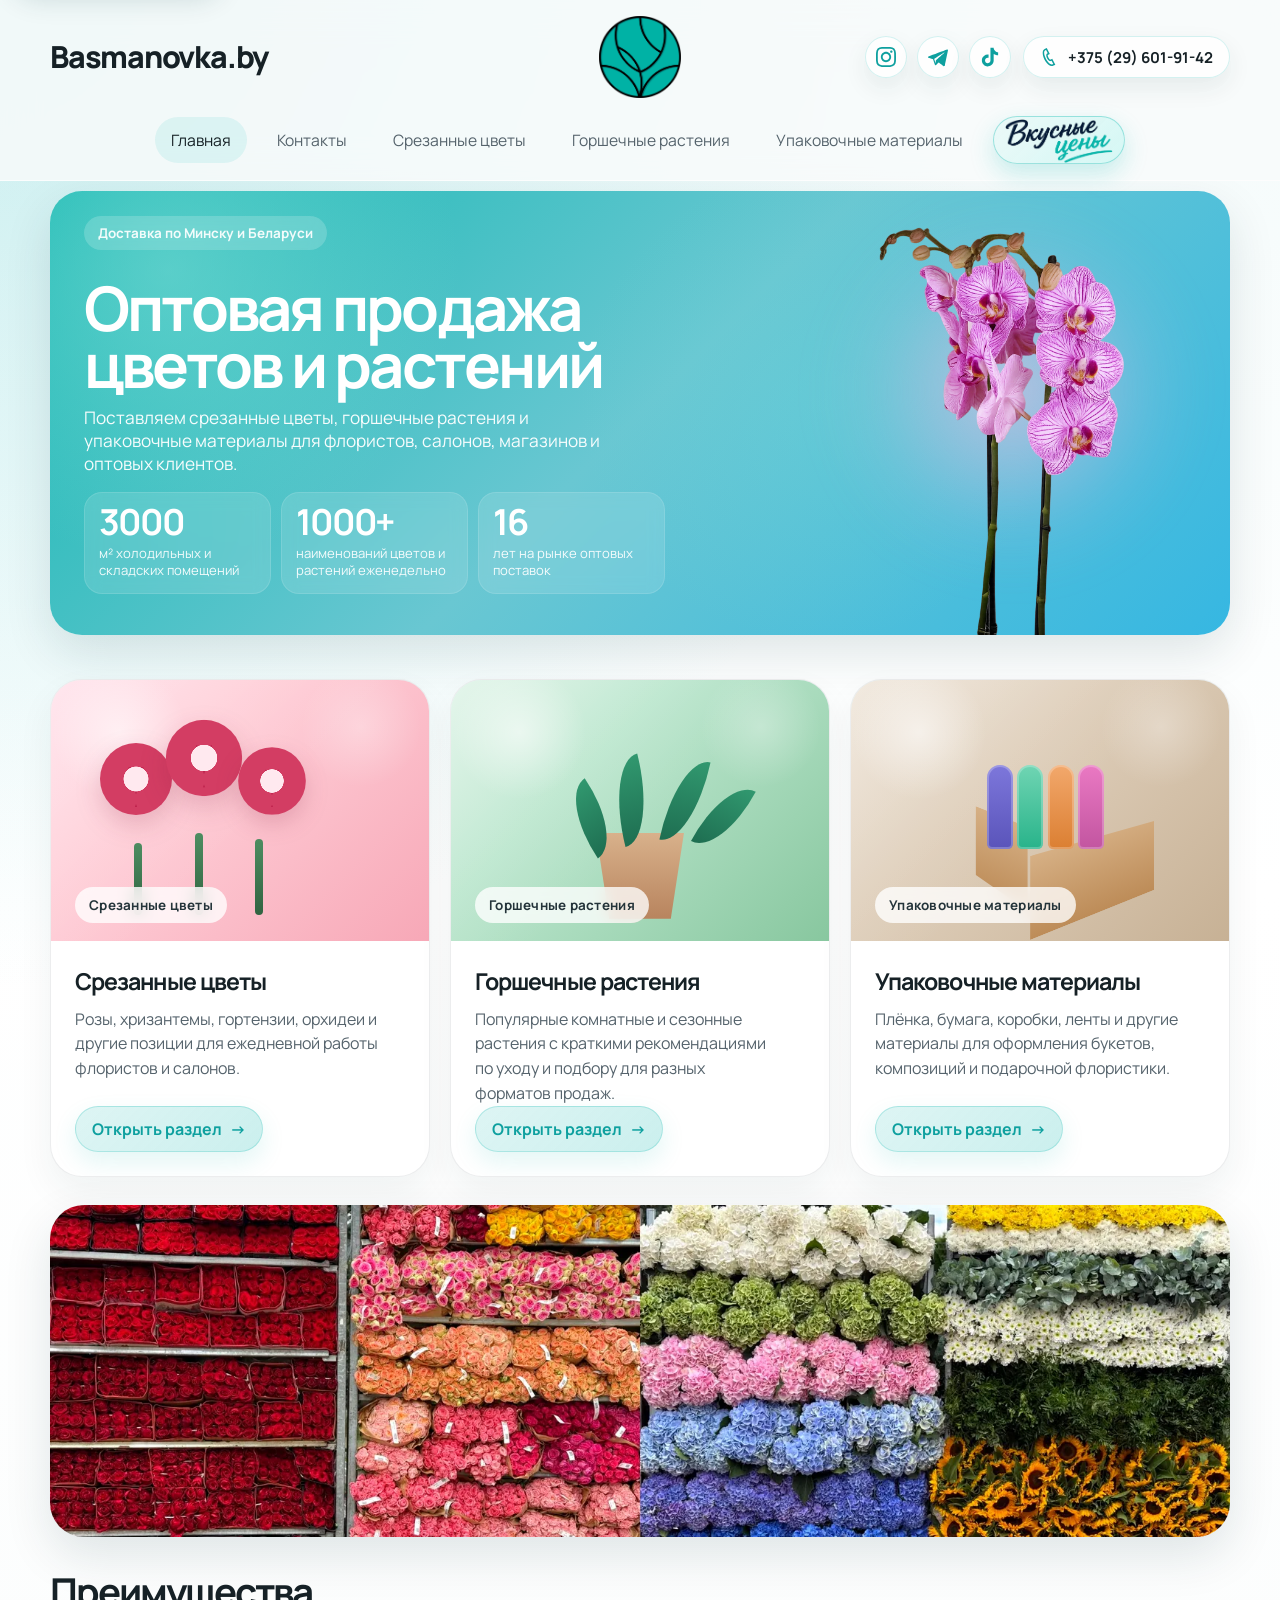
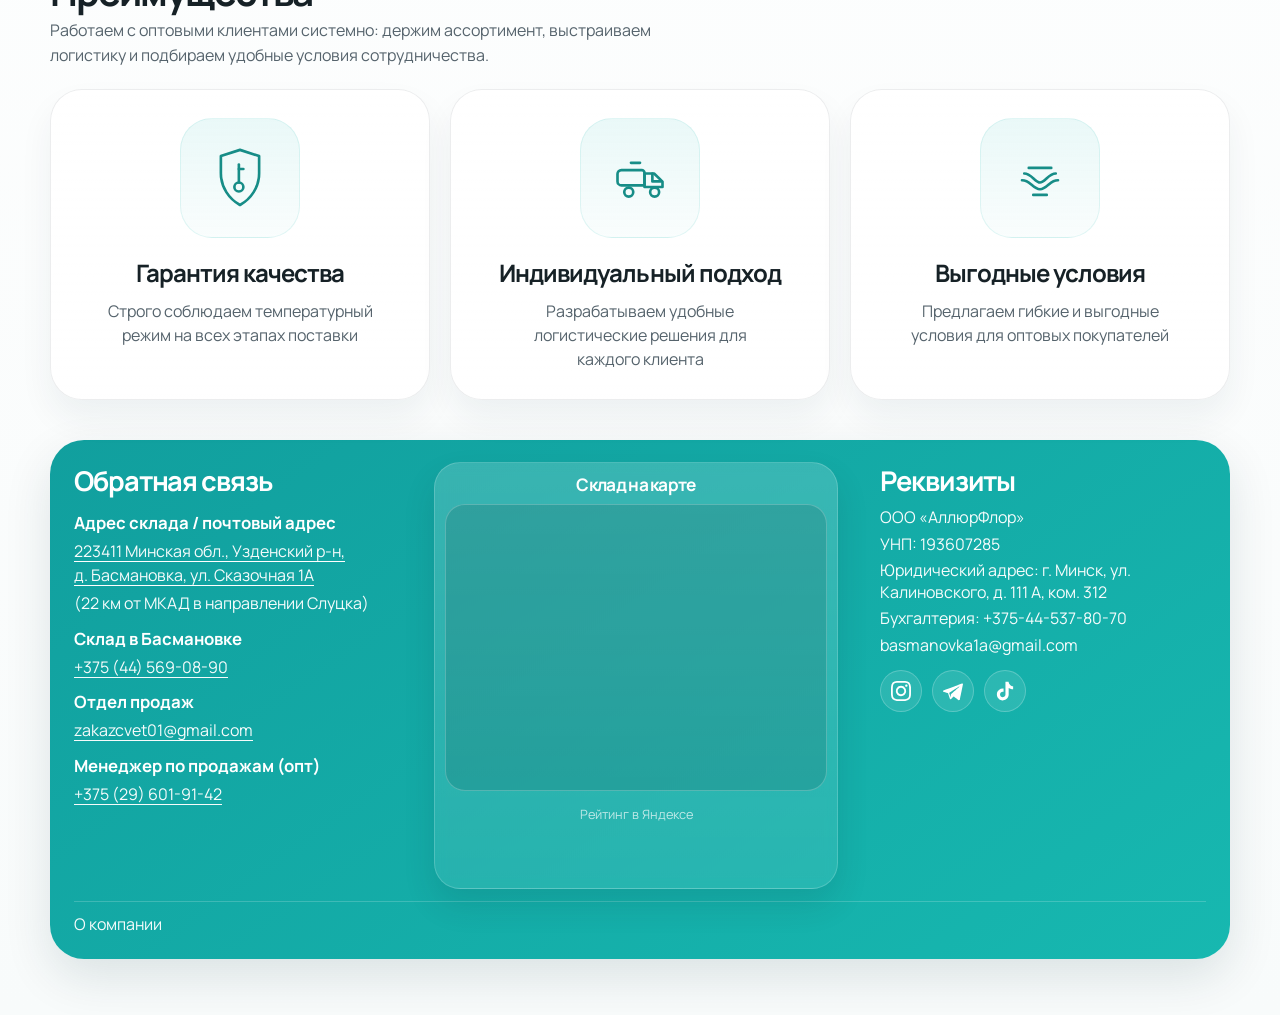
==== index.html @ ee422491 "Update phone icon" ====
<!doctype html>
<html lang="ru">
  <head>
    <meta charset="UTF-8" />
    <meta name="viewport" content="width=device-width, initial-scale=1.0" />
    <title>Basmanovka.by – Цветы и растения оптом</title>
    <meta
      name="description"
      content="Лёгкая локальная версия basmanovka.by с главной страницей, витриной разделов и подготовкой к будущему вебшопу."
    />
    <meta name="theme-color" content="#12b7b0" />
    <script>
      (() => {
        const media = window.matchMedia("(prefers-color-scheme: dark)");
        const applyTheme = () => {
          document.documentElement.dataset.theme = media.matches ? "dark" : "light";
        };
        applyTheme();
        if (media.addEventListener) media.addEventListener("change", applyTheme);
        else media.addListener(applyTheme);
      })();
    </script>
    <link rel="preconnect" href="https://fonts.googleapis.com" />
    <link rel="preconnect" href="https://fonts.gstatic.com" crossorigin />
    <link
      rel="stylesheet"
      href="https://fonts.googleapis.com/css2?family=Manrope:wght@400;500;600;700;800&display=swap"
    />
    <link rel="preload" href="assets/hero-orchid.webp" as="image" type="image/webp" />
    <link rel="icon" type="image/png" href="assets/favicon.png?v=20260425-user-icon" />
    <link rel="stylesheet" href="styles.css?v=20260529-phone-icon" />
    <script src="js/nav-scroll-indicator.js?v=20260529-nav-cue-direct" defer></script>
  </head>
  <body>
    <a class="skip-link" href="#main-content">Перейти к содержанию</a>
    <div class="site-shell">
      <header class="topbar">
        <div class="topbar__inner">
          <a class="brand-title" href="index.html">Basmanovka.by</a>
          <a class="brand-marklink" href="index.html" aria-label="АллюрФлор">
            <img
              class="brand__mark"
              src="assets/logo-main.png"
              alt="АллюрФлор"
              width="711"
              height="711"
              decoding="async"
            />
          </a>
          <div class="topbar__meta">
            <div class="socials" aria-label="Социальные сети">
              <a class="socials__link" href="https://www.instagram.com/allyurflor/" aria-label="Instagram">
                <span class="socials__icon socials__icon--instagram" aria-hidden="true"></span>
              </a>
              <a class="socials__link" href="https://t.me/+gRPEEa1G59xjMmMy" aria-label="Telegram">
                <span class="socials__icon socials__icon--telegram" aria-hidden="true"></span>
              </a>
              <a class="socials__link socials__link--tiktok" href="https://www.tiktok.com/@allyurflor" aria-label="TikTok">
                <span class="socials__icon socials__icon--tiktok" aria-hidden="true"></span>
              </a>
            </div>
            <a class="phone-pill" href="tel:+375296019142" aria-label="Позвонить">
              <span class="phone-pill__icon" aria-hidden="true"></span>
              <span class="phone-pill__text">+375 (29) 601-91-42</span>
            </a>
          </div>
          <nav class="nav" aria-label="Основная навигация">
            <a class="nav__link nav__link--active" href="index.html">Главная</a>
            <a class="nav__link" href="#contacts">Контакты</a>
            <a class="nav__link" href="pages/cut-flowers.html">Срезанные цветы</a>
            <a class="nav__link" href="pages/potted-plants.html">Горшечные растения</a>
            <a class="nav__link" href="pages/packaging.html">Упаковочные материалы</a>
            <a class="nav__cta" href="https://catalog.basmanovka.by/webshop/catalog" target="_blank" rel="noopener noreferrer" aria-label="Вкусные цены">
              <img class="nav__cta-logo" src="assets/tasty-prices.png" alt="Вкусные цены" draggable="false" />
            </a>
          </nav>
        </div>
      </header>

      <main id="main-content">
        <section class="hero">
          <div class="hero__panel">
            <div class="hero__content">
              <span class="hero__eyebrow">Доставка по Минску и Беларуси</span>
              <h1>Оптовая продажа цветов и растений</h1>
              <p class="hero__lead">
                Поставляем срезанные цветы, горшечные растения и упаковочные материалы
                для флористов, салонов, магазинов и оптовых клиентов.
              </p>
              <div class="hero__stats" aria-label="Ключевые показатели">
                <div class="stat-card">
                  <strong>3000</strong>
                  <span>м² холодильных и складских помещений</span>
                </div>
                <div class="stat-card">
                  <strong>1000+</strong>
                  <span>наименований цветов и растений еженедельно</span>
                </div>
                <div class="stat-card">
                  <strong>16</strong>
                  <span>лет на рынке оптовых поставок</span>
                </div>
              </div>
            </div>
            <div class="hero__visual" aria-hidden="true">
              <div class="hero__glow"></div>
              <img
                class="hero__flower"
                src="assets/hero-orchid.webp"
                alt=""
                width="1024"
                height="1536"
                fetchpriority="high"
                decoding="async"
              />
            </div>
          </div>
        </section>

        <section class="section section--categories">
          <div class="cards">
            <article class="card card--category">
              <div class="card__media">
                <div class="placeholder-art placeholder-art--cut" aria-hidden="true">
                  <div class="placeholder-art__scene">
                    <span class="placeholder-art__shape placeholder-art__shape--stem" style="left:22%;"></span>
                    <span class="placeholder-art__shape placeholder-art__shape--stem" style="left:38%; height:82px;"></span>
                    <span class="placeholder-art__shape placeholder-art__shape--stem" style="left:54%; height:76px;"></span>
                    <span class="placeholder-art__shape placeholder-art__shape--flower" style="left:13%; top:24%;"></span>
                    <span class="placeholder-art__shape placeholder-art__shape--flower" style="left:31%; top:16%; transform:scale(1.06);"></span>
                    <span class="placeholder-art__shape placeholder-art__shape--flower" style="left:49%; top:25%; transform:scale(0.94);"></span>
                  </div>
                  <span class="placeholder-art__caption">Срезанные цветы</span>
                </div>
              </div>
              <div class="card__body">
                <h3 class="card__title">Срезанные цветы</h3>
                <p class="card__copy">
                  Розы, хризантемы, гортензии, орхидеи и другие позиции для ежедневной
                  работы флористов и салонов.
                </p>
                <a class="card__link" href="pages/cut-flowers.html">Открыть раздел</a>
              </div>
            </article>
            <article class="card card--category">
              <div class="card__media">
                <div class="placeholder-art placeholder-art--plants" aria-hidden="true">
                  <div class="placeholder-art__scene">
                    <span class="placeholder-art__shape placeholder-art__shape--pot" style="left:50%; transform:translateX(-50%);"></span>
                    <span class="placeholder-art__shape placeholder-art__shape--leaf" style="left:38%; bottom:92px; transform:rotate(-34deg);"></span>
                    <span class="placeholder-art__shape placeholder-art__shape--leaf" style="left:46%; bottom:98px; transform:rotate(-14deg); height:88px;"></span>
                    <span class="placeholder-art__shape placeholder-art__shape--leaf" style="left:55%; bottom:98px; transform:rotate(12deg); height:86px;"></span>
                    <span class="placeholder-art__shape placeholder-art__shape--leaf" style="left:63%; bottom:92px; transform:rotate(28deg);"></span>
                  </div>
                  <span class="placeholder-art__caption">Горшечные растения</span>
                </div>
              </div>
              <div class="card__body">
                <h3 class="card__title">Горшечные растения</h3>
                <p class="card__copy">
                  Популярные комнатные и сезонные растения с краткими рекомендациями
                  по уходу и подбору для разных форматов продаж.
                </p>
                <a class="card__link" href="pages/potted-plants.html">Открыть раздел</a>
              </div>
            </article>
            <article class="card card--category">
              <div class="card__media">
                <div class="placeholder-art placeholder-art--packaging" aria-hidden="true">
                  <div class="placeholder-art__scene">
                    <span class="placeholder-art__shape placeholder-art__shape--box left"></span>
                    <span class="placeholder-art__shape placeholder-art__shape--box right"></span>
                    <span class="placeholder-art__shape placeholder-art__shape--roll" style="left:36%; background:linear-gradient(180deg,#7d77db,#5a54ba);"></span>
                    <span class="placeholder-art__shape placeholder-art__shape--roll" style="left:44%; background:linear-gradient(180deg,#70d5b3,#28b38a);"></span>
                    <span class="placeholder-art__shape placeholder-art__shape--roll" style="left:52%; background:linear-gradient(180deg,#f2a86c,#db7f32);"></span>
                    <span class="placeholder-art__shape placeholder-art__shape--roll" style="left:60%; background:linear-gradient(180deg,#ea79c3,#c255a0);"></span>
                  </div>
                  <span class="placeholder-art__caption">Упаковочные материалы</span>
                </div>
              </div>
              <div class="card__body">
                <h3 class="card__title">Упаковочные материалы</h3>
                <p class="card__copy">
                  Плёнка, бумага, коробки, ленты и другие материалы для оформления
                  букетов, композиций и подарочной флористики.
                </p>
                <a class="card__link" href="pages/packaging.html">Открыть раздел</a>
              </div>
            </article>
          </div>
        </section>

        <section class="section">
          <div class="full-banner">
            <picture>
              <source srcset="assets/flowers-desktop.webp" type="image/webp" />
              <img
                src="assets/flowers-desktop.png"
                alt="Ассортимент цветов"
                width="2048"
                height="576"
                loading="lazy"
                decoding="async"
              />
            </picture>
          </div>
        </section>

        <section class="section">
          <div class="section__header">
            <div>
              <h2 class="section__title">Преимущества</h2>
              <p class="section__subtitle">
                Работаем с оптовыми клиентами системно: держим ассортимент, выстраиваем
                логистику и подбираем удобные условия сотрудничества.
              </p>
            </div>
          </div>
          <div class="advantage-grid">
            <article class="advantage">
              <div class="advantage__icon" aria-hidden="true">
                <svg viewBox="0 0 64 64">
                  <path d="M32 7 49 12.5v15.2c0 12.6-7.3 22.9-17 28.3-9.7-5.4-17-15.7-17-28.3V12.5z"></path>
                  <path d="M31 20v16"></path>
                  <path d="M27 40a4 4 0 1 0 8 0 4 4 0 0 0-8 0"></path>
                  <path d="M31 24h4"></path>
                </svg>
              </div>
              <h3>Гарантия качества</h3>
              <p>Строго соблюдаем температурный режим на всех этапах поставки</p>
            </article>
            <article class="advantage">
              <div class="advantage__icon" aria-hidden="true">
                <svg viewBox="0 0 64 64">
                  <path d="M12 28.5a3.5 3.5 0 0 1 3.5-3.5h18a2.5 2.5 0 0 1 2.5 2.5v11H15.5a3.5 3.5 0 0 1-3.5-3.5z"></path>
                  <path d="M36 28h8.5l7.5 7.2V40H36z"></path>
                  <path d="M43 28v7h8"></path>
                  <circle cx="22" cy="44.5" r="4"></circle>
                  <circle cx="45" cy="44.5" r="4"></circle>
                  <path d="M24 18.5h8"></path>
                </svg>
              </div>
              <h3>Индивидуальный подход</h3>
              <p>Разрабатываем удобные логистические решения для каждого клиента</p>
            </article>
            <article class="advantage">
              <div class="advantage__icon" aria-hidden="true">
                <svg viewBox="0 0 64 64">
                  <path d="M18 28c2.8 0 5.5 1.9 8.2 4.4 2.4 2.2 4.1 3.6 5.8 3.6s3.4-1.4 5.8-3.6C40.5 29.9 43.2 28 46 28"></path>
                  <path d="M16 34c3.2 0 5.6 1.4 8.2 3.7C26.9 40.1 29 42 32 42s5.1-1.9 7.8-4.3C42.4 35.4 44.8 34 48 34"></path>
                  <path d="M22 23h20"></path>
                  <path d="M26 47h12"></path>
                </svg>
              </div>
              <h3>Выгодные условия</h3>
              <p>Предлагаем гибкие и выгодные условия для оптовых покупателей</p>
            </article>
          </div>
        </section>
      </main>

      <footer class="footer" id="contacts">
        <div class="footer__inner">
          <div class="footer__grid">
            <div>
              <h3>Обратная связь</h3>
              <h4>Адрес склада / почтовый адрес</h4>
              <p>
                <a class="footer__address-link" href="https://yandex.com/maps/-/CPaqQ-yP" target="_blank" rel="noopener noreferrer">
                  <span class="footer__address-line">223411 Минская обл., Узденский р-н,</span>
                  <span class="footer__address-line">д. Басмановка, ул. Сказочная 1А</span>
                </a>
              </p>
              <p>(22 км от МКАД в направлении Слуцка)</p>
              <h4>Склад в Басмановке</h4>
              <p><a href="tel:+375445690890">+375 (44) 569-08-90</a></p>
              <h4>Отдел продаж</h4>
              <p><a href="mailto:zakazcvet01@gmail.com">zakazcvet01@gmail.com</a></p>
              <h4>Менеджер по продажам (опт)</h4>
              <p><a href="tel:+375296019142">+375 (29) 601-91-42</a></p>
            </div>
            <div class="footer__map" aria-labelledby="footer-map-title">
              <div class="footer__map-card">
                <h3 id="footer-map-title">Склад на карте</h3>
                <div class="footer__map-frame">
                  <iframe
                    src="https://yandex.ru/map-widget/v1/?z=12&amp;ol=biz&amp;oid=133978154204"
                    title="Склад Basmanovka.by на карте"
                    loading="lazy"
                    referrerpolicy="strict-origin-when-cross-origin"
                    allowfullscreen
                  ></iframe>
                </div>
                <div class="footer__rating" aria-label="Рейтинг организации в Яндексе">
                  <p class="footer__rating-label">Рейтинг в Яндексе</p>
                  <div class="footer__rating-badge footer__rating-badge--light">
                    <iframe
                      src="https://yandex.ru/sprav/widget/rating-badge/133978154204?type=rating"
                      title="Светлый бейдж рейтинга Basmanovka.by в Яндексе"
                      loading="lazy"
                    ></iframe>
                  </div>
                  <div class="footer__rating-badge footer__rating-badge--dark">
                    <iframe
                      src="https://yandex.ru/sprav/widget/rating-badge/133978154204?type=rating&amp;theme=dark"
                      title="Тёмный бейдж рейтинга Basmanovka.by в Яндексе"
                      loading="lazy"
                    ></iframe>
                  </div>
                </div>
              </div>
            </div>
            <div>
              <h3>Реквизиты</h3>
              <ul>
                <li>ООО «АллюрФлор»</li>
                <li>УНП: 193607285</li>
                <li>Юридический адрес: г. Минск, ул. Калиновского, д. 111 А, ком. 312</li>
                <li>Бухгалтерия: <a href="tel:+375445378070">+375-44-537-80-70</a></li>
                <li><a href="mailto:basmanovka1a@gmail.com">basmanovka1a@gmail.com</a></li>
              </ul>
              <div class="footer__socials" aria-label="Социальные сети">
                <a class="socials__link" href="https://www.instagram.com/allyurflor/" aria-label="Instagram">
                  <span class="socials__icon socials__icon--instagram" aria-hidden="true"></span>
                </a>
                <a class="socials__link" href="https://t.me/+gRPEEa1G59xjMmMy" aria-label="Telegram">
                  <span class="socials__icon socials__icon--telegram" aria-hidden="true"></span>
                </a>
                <a class="socials__link socials__link--tiktok" href="https://www.tiktok.com/@allyurflor" aria-label="TikTok">
                  <span class="socials__icon socials__icon--tiktok" aria-hidden="true"></span>
                </a>
              </div>
            </div>
          </div>
          <div class="footer__meta">
            <a href="pages/about.html">О компании</a>
          </div>
        </div>
      </footer>
    </div>
  </body>
  </html>
---- styles.css ----
:root {
  color-scheme: light;
  --bg: #f8fbfb;
  --surface: #ffffff;
  --surface-soft: rgba(255, 255, 255, 0.78);
  --text: #162126;
  --muted: #55636c;
  --teal: #12b7b0;
  --teal-deep: #0ea09f;
  --teal-soft: #6fd4d7;
  --line: rgba(22, 33, 38, 0.08);
  --shadow: 0 18px 48px rgba(10, 53, 57, 0.12);
  --hero-bg:
    radial-gradient(circle at 10% 18%, rgba(123, 220, 213, 0.58), transparent 26%),
    radial-gradient(circle at 65% 48%, rgba(111, 212, 215, 0.34), transparent 30%),
    linear-gradient(135deg, #17b8b2 0%, #69c7d2 50%, #36b7e2 100%);
  --page-bg:
    radial-gradient(circle at top left, rgba(111, 212, 215, 0.32), transparent 34%),
    linear-gradient(180deg, #f4fbfb 0%, #ffffff 34%, #f8fbfb 100%);
  --radius-xl: 32px;
  --radius-lg: 22px;
  --container: min(1180px, calc(100vw - 48px));
  --font-ui: "Manrope", "Helvetica Neue", Arial, sans-serif;
}

* {
  box-sizing: border-box;
}

html {
  scroll-behavior: smooth;
}

body {
  margin: 0;
  font-family: var(--font-ui);
  color: var(--text);
  background: var(--page-bg);
}

.skip-link {
  position: absolute;
  top: 14px;
  left: 14px;
  z-index: 40;
  padding: 12px 16px;
  border-radius: 999px;
  background: var(--surface);
  color: var(--text);
  box-shadow: 0 12px 28px rgba(12, 56, 60, 0.16);
  transform: translateY(-160%);
  transition: transform 160ms ease;
}

.skip-link:focus {
  transform: translateY(0);
}

a {
  color: inherit;
  text-decoration: none;
}

picture {
  display: block;
}

img {
  display: block;
  max-width: 100%;
  height: auto;
}

button,
input,
textarea,
select {
  font: inherit;
}

h1,
h2,
h3,
h4 {
  text-wrap: balance;
}

p {
  text-wrap: pretty;
}

[id] {
  scroll-margin-top: 120px;
}

.site-shell {
  min-height: 100vh;
}

.topbar {
  position: sticky;
  top: 0;
  z-index: 20;
  backdrop-filter: blur(18px);
  background: color-mix(in srgb, var(--bg) 84%, transparent);
  border-bottom: 1px solid color-mix(in srgb, var(--surface) 70%, transparent);
}

.topbar__inner,
.section,
.footer__inner {
  width: var(--container);
  margin: 0 auto;
}

.topbar__inner {
  display: grid;
  grid-template-columns: 1fr auto 1fr;
  align-items: center;
  gap: 18px 24px;
  padding: 16px 0;
}

.brand-title {
  justify-self: start;
  font-size: clamp(1.35rem, 3vw, 1.9rem);
  font-weight: 800;
  letter-spacing: -0.04em;
  line-height: 1;
}

.brand-marklink {
  justify-self: center;
  display: inline-flex;
  align-items: center;
  justify-content: center;
}

.brand__mark {
  width: 82px;
  height: 82px;
  object-fit: contain;
}

.topbar__meta {
  display: flex;
  align-items: center;
  justify-content: flex-end;
  gap: 12px;
  flex-wrap: wrap;
  justify-self: end;
}

.socials {
  display: inline-flex;
  align-items: center;
  gap: 10px;
  margin-left: 18px;
}

.socials__link,
.phone-pill {
  height: 42px;
  border-radius: 999px;
  display: inline-flex;
  align-items: center;
  justify-content: center;
  border: 1px solid rgba(18, 183, 176, 0.18);
  background: var(--surface-soft);
  box-shadow: 0 10px 24px rgba(10, 53, 57, 0.08);
}

.socials__link {
  width: 42px;
  color: var(--teal-deep);
  transition: 180ms ease;
}

.socials__link:hover,
.phone-pill:hover {
  transform: translateY(-1px);
  border-color: rgba(18, 183, 176, 0.34);
  background: color-mix(in srgb, var(--surface) 94%, transparent);
}

.socials__link svg {
  width: 20px;
  height: 20px;
  stroke: currentColor;
  fill: none;
  stroke-width: 2;
  stroke-linecap: round;
  stroke-linejoin: round;
}

.socials__icon {
  display: block;
  width: 20px;
  height: 20px;
  background: currentColor;
  mask: var(--social-icon) center / contain no-repeat;
  -webkit-mask: var(--social-icon) center / contain no-repeat;
}

.socials__icon--instagram {
  --social-icon: url("assets/social-instagram.svg");
}

.socials__icon--telegram {
  --social-icon: url("assets/social-telegram.svg");
}

.socials__icon--tiktok {
  --social-icon: url("assets/social-tiktok.svg");
}

.phone-pill {
  gap: 10px;
  padding: 0 16px;
  color: var(--text);
  font-size: 0.94rem;
  font-weight: 700;
}

.phone-pill__icon {
  flex: 0 0 auto;
  width: 18px;
  height: 18px;
  background: var(--teal-deep);
  mask: url("assets/phone.svg") center / contain no-repeat;
  -webkit-mask: url("assets/phone.svg") center / contain no-repeat;
}

.phone-pill__text {
  min-width: 0;
}

.phone-pill svg {
  width: 18px;
  height: 18px;
  stroke: var(--teal-deep);
  fill: none;
  stroke-width: 2;
  stroke-linecap: round;
  stroke-linejoin: round;
}

.nav {
  display: flex;
  align-items: center;
  gap: 14px;
  flex-wrap: wrap;
  justify-content: center;
  grid-column: 1 / -1;
  width: 100%;
}

.nav__link {
  padding: 12px 16px;
  border-radius: 999px;
  font-size: 0.98rem;
  color: var(--muted);
  transition: 180ms ease;
  text-align: center;
}

.nav__link:hover,
.nav__link--active {
  color: var(--text);
  background: rgba(18, 183, 176, 0.1);
}

.nav__cta {
  display: inline-flex;
  align-items: center;
  justify-content: center;
  width: 132px;
  height: 48px;
  padding: 5px 13px;
  border-radius: 999px;
  border: 1px solid rgba(18, 183, 176, 0.35);
  background: linear-gradient(135deg, rgba(235, 249, 248, 0.98), rgba(210, 247, 244, 0.94));
  box-shadow: 0 10px 24px rgba(18, 183, 176, 0.22);
  line-height: 0;
  user-select: none;
  -webkit-user-select: none;
}

.nav__cta-logo {
  width: 108px;
  max-width: none;
  height: auto;
  pointer-events: none;
  user-select: none;
  -webkit-user-select: none;
  -webkit-user-drag: none;
  transform: translateY(1px);
}

.hero {
  padding: 10px 0 16px;
}

.hero__panel {
  width: var(--container);
  margin: 0 auto;
  background: var(--hero-bg);
  border-radius: 32px;
  box-shadow: var(--shadow);
  overflow: hidden;
  position: relative;
  display: grid;
  grid-template-columns: minmax(0, 1.1fr) minmax(340px, 0.9fr);
  isolation: isolate;
  align-items: center;
  min-height: 0;
}

.hero__content {
  padding: clamp(22px, 3vw, 34px);
  display: flex;
  flex-direction: column;
  gap: 14px;
  min-height: 0;
  justify-content: center;
}

.hero__eyebrow {
  display: inline-flex;
  align-items: center;
  gap: 10px;
  width: fit-content;
  padding: 8px 14px;
  border-radius: 999px;
  background: rgba(255, 255, 255, 0.18);
  color: rgba(255, 255, 255, 0.92);
  backdrop-filter: blur(8px);
  font-size: 0.84rem;
  font-weight: 700;
}

.hero h1 {
  margin: 0;
  font-size: clamp(2.2rem, 4.8vw, 4.1rem);
  line-height: 0.92;
  letter-spacing: -0.045em;
  color: white;
  max-width: 620px;
}

.hero__lead {
  margin: 0;
  font-size: clamp(0.95rem, 1.35vw, 1.08rem);
  line-height: 1.33;
  max-width: 520px;
  color: rgba(255, 255, 255, 0.95);
}

.hero__actions {
  display: flex;
  flex-wrap: wrap;
  gap: 12px;
  margin-top: 4px;
}

.button {
  display: inline-flex;
  align-items: center;
  justify-content: center;
  gap: 10px;
  min-height: 48px;
  padding: 0 18px;
  border-radius: 999px;
  font-weight: 700;
  transition: transform 160ms ease, box-shadow 160ms ease, background 160ms ease;
}

.button:hover {
  transform: translateY(-1px);
}

.button--solid {
  background: white;
  color: #0f7f87;
  box-shadow: 0 16px 28px rgba(17, 64, 69, 0.16);
}

.button--ghost {
  border: 1px solid rgba(255, 255, 255, 0.45);
  color: white;
  background: rgba(255, 255, 255, 0.08);
}

.hero__stats {
  display: grid;
  grid-template-columns: repeat(3, minmax(0, 1fr));
  gap: 10px;
  margin-top: 2px;
}

.stat-card {
  padding: 12px 14px 14px;
  border-radius: 18px;
  background: rgba(255, 255, 255, 0.12);
  border: 1px solid rgba(255, 255, 255, 0.12);
  backdrop-filter: blur(8px);
}

.stat-card strong {
  display: block;
  font-size: clamp(1.45rem, 2.8vw, 2.3rem);
  line-height: 0.95;
  letter-spacing: -0.06em;
  color: white;
}

.stat-card span {
  display: block;
  margin-top: 6px;
  color: rgba(255, 255, 255, 0.92);
  font-size: 0.82rem;
  line-height: 1.28;
}

.hero__visual {
  position: relative;
  display: flex;
  align-items: flex-end;
  justify-content: center;
  padding: 0 10px;
}

.hero__glow {
  position: absolute;
  inset: auto 5% 12% auto;
  width: 72%;
  aspect-ratio: 1;
  border-radius: 50%;
  background: radial-gradient(circle, rgba(255, 192, 230, 0.58), rgba(255, 192, 230, 0.08) 52%, transparent 74%);
  filter: blur(18px);
}

.hero__flower {
  position: relative;
  z-index: 1;
  width: min(90%, 430px);
  object-fit: contain;
  transform: none;
}

@media (min-width: 1101px) {
  .hero__panel {
    align-items: stretch;
    min-height: clamp(444px, 32.1vw, 490px);
  }

  .hero__content {
    position: relative;
    z-index: 2;
  }

  .hero__eyebrow {
    transform: translateY(clamp(-22px, -1.1vw, -16px));
  }

  .hero__visual {
    align-self: stretch;
    min-height: 0;
    overflow: hidden;
  }

  .hero__flower {
    position: absolute;
    right: clamp(28px, 4.6vw, 76px);
    bottom: 0;
    width: auto;
    max-width: none;
    height: min(calc(100% + 30px), 520px);
  }
}

.section {
  padding: 28px 0 0;
}

.section__header {
  display: flex;
  align-items: end;
  justify-content: space-between;
  gap: 18px;
  margin-bottom: 22px;
}

.section__title {
  margin: 0;
  font-size: clamp(1.8rem, 3vw, 2.8rem);
  letter-spacing: -0.05em;
}

.section__subtitle {
  max-width: 640px;
  margin: 0;
  color: var(--muted);
  font-size: 1rem;
  line-height: 1.55;
}

.section-kicker {
  display: inline-flex;
  align-items: center;
  min-height: 34px;
  margin-bottom: 14px;
  padding: 0 14px;
  border-radius: 999px;
  background: rgba(18, 183, 176, 0.1);
  border: 1px solid rgba(18, 183, 176, 0.16);
  color: var(--teal-deep);
  font-size: 0.82rem;
  font-weight: 800;
  letter-spacing: 0.06em;
  text-transform: uppercase;
}

.cards {
  display: grid;
  grid-template-columns: repeat(3, minmax(0, 1fr));
  gap: 20px;
}

.card {
  background: var(--surface);
  border-radius: var(--radius-xl);
  border: 1px solid var(--line);
  box-shadow: 0 16px 36px rgba(14, 48, 52, 0.06);
  overflow: hidden;
}

.card--category {
  display: flex;
  flex-direction: column;
}

.card__media {
  position: relative;
  aspect-ratio: 1.45 / 1;
  overflow: hidden;
  background: linear-gradient(135deg, rgba(18, 183, 176, 0.1), rgba(105, 199, 210, 0.15));
}

.card__media img {
  width: 100%;
  height: 100%;
  object-fit: cover;
}

.placeholder-art {
  width: 100%;
  height: 100%;
  position: relative;
  overflow: hidden;
}

.placeholder-art::before {
  content: "";
  position: absolute;
  inset: 0;
  background:
    radial-gradient(circle at 18% 20%, rgba(255,255,255,0.55), transparent 18%),
    radial-gradient(circle at 82% 18%, rgba(255,255,255,0.3), transparent 16%),
    linear-gradient(135deg, rgba(255,255,255,0.18), transparent 55%);
}

.placeholder-art--cut {
  background: linear-gradient(135deg, #ffe2eb 0%, #ffd0d9 32%, #f7a8b7 100%);
}

.placeholder-art--plants {
  background: linear-gradient(135deg, #dff4e8 0%, #bde7cf 34%, #88c79f 100%);
}

.placeholder-art--packaging {
  background: linear-gradient(135deg, #efe6da 0%, #dfcfbb 38%, #c7b195 100%);
}

.placeholder-art__scene {
  position: absolute;
  inset: 0;
}

.placeholder-art__shape {
  position: absolute;
}

.placeholder-art--cut .placeholder-art__shape--stem {
  width: 8px;
  height: 72px;
  background: linear-gradient(180deg, #4d8d61, #316341);
  bottom: 26px;
  border-radius: 999px;
}

.placeholder-art--cut .placeholder-art__shape--flower {
  width: 72px;
  height: 72px;
  border-radius: 50%;
  background:
    radial-gradient(circle at center, #ffe9ef 0 24%, transparent 25%),
    radial-gradient(circle at 50% 10%, #d33d63 0 24%, transparent 25%),
    radial-gradient(circle at 87% 34%, #d33d63 0 24%, transparent 25%),
    radial-gradient(circle at 76% 78%, #d33d63 0 24%, transparent 25%),
    radial-gradient(circle at 24% 78%, #d33d63 0 24%, transparent 25%),
    radial-gradient(circle at 13% 34%, #d33d63 0 24%, transparent 25%),
    radial-gradient(circle at center, #bf234d 0 54%, #d33d63 55% 100%);
  filter: drop-shadow(0 10px 12px rgba(126, 21, 53, 0.18));
}

.placeholder-art--plants .placeholder-art__shape--pot {
  width: 110px;
  height: 86px;
  bottom: 22px;
  background: linear-gradient(180deg, #d8b18b, #b8845e);
  clip-path: polygon(10% 0, 90% 0, 78% 100%, 22% 100%);
  box-shadow: 0 16px 20px rgba(71, 56, 35, 0.14);
}

.placeholder-art--plants .placeholder-art__shape--leaf {
  width: 34px;
  height: 74px;
  background: linear-gradient(180deg, #31986f, #1e6e51);
  border-radius: 100% 0 100% 0;
  transform-origin: bottom center;
}

.placeholder-art--packaging .placeholder-art__shape--box {
  width: 124px;
  height: 84px;
  bottom: 26px;
  background: linear-gradient(180deg, #d6b085, #bd8c58);
  box-shadow: 0 16px 20px rgba(86, 60, 28, 0.16);
}

.placeholder-art--packaging .placeholder-art__shape--box.left {
  left: 50%;
  transform: translateX(-52%) skewY(22deg);
  clip-path: polygon(0 0, 42% 0, 42% 100%, 0 82%);
}

.placeholder-art--packaging .placeholder-art__shape--box.right {
  left: 50%;
  transform: translateX(-8%) skewY(-22deg);
  clip-path: polygon(0 0, 100% 18%, 100% 100%, 0 100%);
}

.placeholder-art--packaging .placeholder-art__shape--roll {
  width: 26px;
  height: 84px;
  bottom: 92px;
  border-radius: 20px 20px 8px 8px;
  box-shadow: inset 0 0 0 2px rgba(255,255,255,0.24);
}

.placeholder-art__caption {
  position: absolute;
  left: 24px;
  bottom: 18px;
  z-index: 1;
  display: inline-flex;
  padding: 9px 14px;
  border-radius: 999px;
  background: rgba(255, 255, 255, 0.78);
  backdrop-filter: blur(8px);
  color: #24343a;
  font-size: 0.84rem;
  font-weight: 700;
  letter-spacing: 0.02em;
}

.card__body {
  padding: 24px;
  display: flex;
  flex-direction: column;
  flex: 1 1 auto;
}

.card__title {
  margin: 0;
  font-size: 1.45rem;
  letter-spacing: -0.04em;
}

.card__copy {
  margin: 10px 0 0;
  color: var(--muted);
  font-size: 1rem;
  line-height: 1.55;
}

.card__link {
  display: inline-flex;
  align-items: center;
  gap: 8px;
  justify-content: center;
  margin-top: auto;
  min-height: 46px;
  padding: 0 16px;
  border-radius: 999px;
  background: linear-gradient(135deg, rgba(18,183,176,0.14), rgba(18,183,176,0.22));
  border: 1px solid rgba(18,183,176,0.24);
  color: var(--teal-deep);
  font-weight: 700;
  box-shadow: 0 10px 24px rgba(18, 183, 176, 0.12);
  transition: transform 160ms ease, box-shadow 160ms ease, background 160ms ease, border-color 160ms ease;
  width: fit-content;
}

.card__link::after {
  content: "→";
  font-size: 1rem;
  line-height: 1;
}

.card__link:hover {
  transform: translateY(-1px);
  box-shadow: 0 14px 28px rgba(18, 183, 176, 0.18);
  background: linear-gradient(135deg, rgba(18,183,176,0.18), rgba(18,183,176,0.28));
  border-color: rgba(18,183,176,0.34);
}

.advantage-grid {
  display: grid;
  grid-template-columns: repeat(3, minmax(0, 1fr));
  gap: 20px;
}

.advantage {
  text-align: center;
  background: linear-gradient(180deg, rgba(255,255,255,0.85), rgba(255,255,255,0.98));
  border-radius: var(--radius-xl);
  border: 1px solid var(--line);
  padding: 28px 22px;
  box-shadow: 0 18px 34px rgba(12, 56, 60, 0.06);
}

.advantage__icon {
  width: 120px;
  height: 120px;
  margin: 0 auto 18px;
  border-radius: 32px;
  display: grid;
  place-items: center;
  background: linear-gradient(180deg, rgba(18, 183, 176, 0.09), rgba(18, 183, 176, 0.025));
  border: 1px solid rgba(18, 183, 176, 0.11);
}

.advantage__icon svg {
  width: 72px;
  height: 72px;
  stroke: #178d87;
  fill: none;
  stroke-width: 2.35;
  stroke-linecap: round;
  stroke-linejoin: round;
}

.advantage h3 {
  margin: 0;
  font-size: 1.5rem;
  letter-spacing: -0.04em;
}

.advantage p {
  margin: 10px auto 0;
  max-width: 28ch;
  color: var(--muted);
  line-height: 1.5;
}

.feature-band {
  display: grid;
  grid-template-columns: 1.1fr 0.9fr;
  gap: 24px;
  align-items: start;
}

.feature-band__image {
  border-radius: 30px;
  overflow: hidden;
  box-shadow: var(--shadow);
}

.full-banner {
  width: 100%;
  border-radius: 34px;
  overflow: hidden;
  box-shadow: var(--shadow);
}

.full-banner img {
  width: 100%;
  display: block;
  object-fit: cover;
}

.feature-band__image img {
  width: 100%;
  height: 100%;
  object-fit: cover;
}

.feature-band__panel {
  background: var(--surface);
  border: 1px solid var(--line);
  box-shadow: 0 18px 34px rgba(12, 56, 60, 0.06);
  border-radius: 30px;
  padding: 28px;
}

.feature-band__panel h3 {
  margin: 0 0 12px;
  font-size: 1.55rem;
  letter-spacing: -0.04em;
}

.feature-band__panel p,
.feature-band__panel li {
  color: var(--muted);
  line-height: 1.6;
  font-size: 1rem;
}

.feature-band__panel ul {
  margin: 16px 0 0;
  padding-left: 20px;
}

.page-hero {
  padding: 34px 0 18px;
}

.page-hero__box {
  width: var(--container);
  margin: 0 auto;
  padding: clamp(28px, 5vw, 56px);
  border-radius: 34px;
  background:
    radial-gradient(circle at top right, rgba(111, 212, 215, 0.28), transparent 34%),
    linear-gradient(180deg, var(--surface) 0%, color-mix(in srgb, var(--bg) 80%, var(--surface)) 100%);
  border: 1px solid var(--line);
  box-shadow: 0 18px 34px rgba(12, 56, 60, 0.06);
}

.page-hero h1 {
  margin: 0;
  font-size: clamp(2.3rem, 5vw, 4.6rem);
  letter-spacing: -0.05em;
}

.page-hero p {
  max-width: 760px;
  margin: 14px 0 0;
  color: var(--muted);
  font-size: 1.08rem;
  line-height: 1.6;
}

.page-hero--compact {
  padding: 18px 0 10px;
}

.page-hero--compact .page-hero__box {
  padding: clamp(20px, 3vw, 32px);
  border-radius: 28px;
}

.page-hero--compact h1 {
  font-size: clamp(1.95rem, 4vw, 3.25rem);
}

.page-hero--compact p {
  max-width: 700px;
  margin-top: 10px;
  font-size: 1rem;
  line-height: 1.5;
}

.construction {
  padding: 34px 0 30px;
}

.construction__panel {
  width: var(--container);
  min-height: min(520px, calc(100vh - 260px));
  margin: 0 auto;
  padding: clamp(28px, 5vw, 56px);
  display: grid;
  grid-template-columns: minmax(0, 1.1fr) minmax(240px, 0.6fr);
  align-items: center;
  gap: 32px;
  border-radius: 34px;
  border: 1px solid var(--line);
  background:
    radial-gradient(circle at top right, rgba(111, 212, 215, 0.28), transparent 34%),
    radial-gradient(circle at 12% 82%, rgba(18, 183, 176, 0.12), transparent 28%),
    linear-gradient(180deg, var(--surface) 0%, color-mix(in srgb, var(--bg) 82%, var(--surface)) 100%);
  box-shadow: 0 18px 34px rgba(12, 56, 60, 0.06);
  overflow: hidden;
}

.construction__eyebrow {
  display: inline-flex;
  width: fit-content;
  padding: 8px 14px;
  border-radius: 999px;
  background: rgba(18, 183, 176, 0.1);
  color: var(--teal-deep);
  font-size: 0.84rem;
  font-weight: 800;
}

.construction h1 {
  max-width: 780px;
  margin: 18px 0 0;
  font-size: clamp(2.2rem, 5vw, 4.5rem);
  line-height: 0.96;
  letter-spacing: -0.05em;
}

.construction p {
  max-width: 680px;
  margin: 16px 0 0;
  color: var(--muted);
  font-size: 1.08rem;
  line-height: 1.6;
}

.construction__actions {
  display: flex;
  flex-wrap: wrap;
  gap: 12px;
  margin-top: 24px;
}

.construction .button--solid {
  background: linear-gradient(135deg, var(--teal), var(--teal-soft));
  color: white;
  box-shadow: 0 14px 26px rgba(18, 183, 176, 0.24);
}

.construction__ghost {
  border: 1px solid rgba(18, 183, 176, 0.24);
  background: var(--surface-soft);
  color: var(--teal-deep);
}

.construction__status {
  justify-self: stretch;
  padding: 24px;
  border-radius: 28px;
  border: 1px solid rgba(18, 183, 176, 0.16);
  background: rgba(18, 183, 176, 0.08);
}

.construction__status strong {
  display: block;
  color: var(--text);
  font-size: clamp(1.35rem, 2.3vw, 2rem);
  line-height: 1.05;
  letter-spacing: -0.04em;
}

.construction__status span {
  display: block;
  margin-top: 10px;
  color: var(--muted);
  line-height: 1.5;
}

.info-grid {
  display: grid;
  grid-template-columns: repeat(2, minmax(0, 1fr));
  gap: 18px;
}

.info-card {
  padding: 22px;
  background: var(--surface);
  border-radius: 24px;
  border: 1px solid var(--line);
}

.info-card h3 {
  margin: 0;
  font-size: 1.3rem;
}

.info-card p {
  margin: 10px 0 0;
  color: var(--muted);
  line-height: 1.55;
}

.catalog-grid {
  display: grid;
  grid-template-columns: repeat(3, minmax(0, 1fr));
  gap: 18px;
}

.catalog-card {
  background: var(--surface);
  border: 1px solid var(--line);
  border-radius: 24px;
  overflow: hidden;
  box-shadow: 0 14px 30px rgba(12, 56, 60, 0.05);
}

.section--plant-care {
  padding-top: 12px;
}

.section__header--stack {
  align-items: flex-start;
}

.plant-care-toolbar {
  display: flex;
  flex-direction: column;
  align-items: stretch;
  gap: 18px;
  margin-bottom: 24px;
}

.plant-care-cover {
  position: relative;
  overflow: hidden;
  min-height: 220px;
  margin-bottom: 22px;
  border: 1px solid var(--line);
  border-radius: 30px;
  background:
    radial-gradient(circle at top left, rgba(18, 183, 176, 0.18), transparent 34%),
    linear-gradient(135deg, rgba(18, 183, 176, 0.12), rgba(105, 199, 210, 0.16));
  box-shadow: 0 18px 40px rgba(12, 56, 60, 0.08);
}

.plant-care-cover__media,
.plant-care-cover__media img,
.plant-care-cover__overlay {
  position: absolute;
  inset: 0;
}

.plant-care-cover__media img {
  width: 100%;
  height: 100%;
  object-fit: cover;
}

.plant-care-cover__overlay {
  background:
    linear-gradient(180deg, rgba(12, 56, 60, 0.08), rgba(12, 56, 60, 0.22)),
    radial-gradient(circle at top left, rgba(18, 183, 176, 0.22), transparent 34%);
}

.plant-care-toolbar__note {
  max-width: none;
  margin: 0;
  color: var(--muted);
  line-height: 1.6;
}

.plant-care-toolbar__filters {
  display: flex;
  justify-content: flex-start;
  width: 100%;
  max-width: 100%;
  overflow: visible;
  padding-top: 16px;
  padding-bottom: 8px;
}

.plant-filter-list {
  display: grid;
  grid-template-columns: repeat(5, minmax(0, 1fr));
  align-content: flex-start;
  gap: 12px 14px;
  width: 100%;
  min-width: 0;
}

.plant-filter {
  display: inline-flex;
  width: 100%;
  min-width: 0;
  align-items: center;
  justify-content: space-between;
  gap: 10px;
  min-height: 46px;
  padding: 8px 14px;
  border-radius: 999px;
  border: 1px solid rgba(18, 183, 176, 0.16);
  background: color-mix(in srgb, var(--surface) 92%, rgba(18, 183, 176, 0.06));
  color: var(--muted);
  font-weight: 700;
  text-align: left;
  white-space: normal;
  cursor: pointer;
  transition: transform 160ms ease, border-color 160ms ease, background 160ms ease, box-shadow 160ms ease;
}

.plant-filter span {
  min-width: 0;
  line-height: 1.15;
}

.plant-filter strong {
  display: inline-flex;
  align-items: center;
  justify-content: center;
  min-width: 24px;
  height: 24px;
  padding: 0 7px;
  border-radius: 999px;
  background: rgba(18, 183, 176, 0.1);
  color: var(--teal-deep);
  font-size: 0.78rem;
}

.plant-filter:hover {
  transform: translateY(-1px);
  border-color: rgba(18, 183, 176, 0.28);
  box-shadow: 0 12px 24px rgba(12, 56, 60, 0.08);
}

.plant-filter--active {
  background: linear-gradient(135deg, var(--teal), var(--teal-soft));
  border-color: transparent;
  color: white;
  box-shadow: 0 14px 28px rgba(18, 183, 176, 0.22);
}

.plant-filter--active strong {
  background: rgba(255, 255, 255, 0.16);
  color: white;
}

.plant-care-grid {
  display: grid;
  grid-template-columns: repeat(auto-fit, minmax(250px, 1fr));
  gap: 18px;
}

.plant-care-catalog {
  display: grid;
  grid-template-columns: 124px minmax(0, 1fr);
  align-items: start;
  gap: 18px;
}

.plant-care-catalog__main {
  min-width: 0;
}

.plant-care-index {
  min-width: 0;
  position: sticky;
  top: var(--plant-index-top, 106px);
  align-self: start;
}

.plant-care-index__rail {
  position: relative;
  display: flex;
  flex-direction: column;
  align-items: center;
  gap: 12px;
  padding: 14px 10px;
  border: 1px solid var(--line);
  border-radius: 28px;
  background:
    radial-gradient(circle at top, rgba(18, 183, 176, 0.14), transparent 34%),
    linear-gradient(180deg, rgba(255, 255, 255, 0.96), rgba(247, 251, 251, 0.94));
  box-shadow: 0 16px 34px rgba(12, 56, 60, 0.08);
  max-height: var(--plant-index-max-height, calc(100vh - 118px));
}

.plant-care-index__label {
  color: var(--teal-deep);
  font-size: 0.72rem;
  font-weight: 800;
  letter-spacing: 0.18em;
  text-transform: uppercase;
}

.plant-care-index__letters {
  display: grid;
  grid-template-columns: repeat(2, minmax(0, 42px));
  gap: 8px;
  width: auto;
  justify-content: center;
  justify-items: center;
}

.plant-care-index__letter {
  position: relative;
  z-index: 1;
  display: inline-flex;
  align-items: center;
  justify-content: center;
  width: 42px;
  height: 42px;
  border: 1px solid rgba(18, 183, 176, 0.14);
  border-radius: 999px;
  background: color-mix(in srgb, var(--surface) 92%, rgba(18, 183, 176, 0.08));
  color: var(--muted);
  font-size: 0.9rem;
  font-weight: 800;
  line-height: 1;
  cursor: pointer;
  transition: transform 160ms ease, border-color 160ms ease, background 160ms ease, box-shadow 160ms ease, color 160ms ease;
}

.plant-care-index__letter:hover {
  transform: translateX(2px);
  border-color: rgba(18, 183, 176, 0.3);
  color: var(--teal-deep);
  box-shadow: 0 10px 22px rgba(12, 56, 60, 0.08);
}

.plant-care-index__letter--active {
  background: linear-gradient(135deg, var(--teal), var(--teal-soft));
  border-color: transparent;
  color: white;
  box-shadow: 0 14px 28px rgba(18, 183, 176, 0.22);
}

.plant-card[data-alpha-anchor="true"] {
  scroll-margin-top: var(--plant-card-scroll-offset, 104px);
}

.plant-scroll-top {
  position: fixed;
  right: max(18px, calc((100vw - var(--container)) / 2));
  bottom: 24px;
  z-index: 18;
  display: inline-flex;
  align-items: center;
  justify-content: center;
  min-width: 112px;
  min-height: 48px;
  padding: 0 18px;
  border: 1px solid rgba(18, 183, 176, 0.2);
  border-radius: 999px;
  background: linear-gradient(135deg, rgba(255, 255, 255, 0.96), rgba(240, 250, 249, 0.94));
  color: var(--teal-deep);
  font-size: 0.96rem;
  font-weight: 800;
  letter-spacing: -0.02em;
  box-shadow: 0 18px 36px rgba(12, 56, 60, 0.16);
  opacity: 0;
  transform: translateY(12px);
  pointer-events: none;
  transition: opacity 180ms ease, transform 180ms ease, box-shadow 180ms ease, background 180ms ease;
}

.plant-scroll-top:hover {
  box-shadow: 0 22px 42px rgba(12, 56, 60, 0.2);
}

.plant-scroll-top--visible {
  opacity: 1;
  transform: translateY(0);
  pointer-events: auto;
}

.plant-card {
  background: linear-gradient(180deg, rgba(255,255,255,0.98), rgba(247,251,251,0.96));
  border: 1px solid var(--line);
  border-radius: 28px;
  box-shadow: 0 16px 34px rgba(12, 56, 60, 0.08);
  overflow: hidden;
  transition: box-shadow 180ms ease, transform 180ms ease;
}

.plant-card:hover {
  transform: translateY(-2px);
  box-shadow: 0 20px 42px rgba(12, 56, 60, 0.12);
}

.plant-card--expanded {
  grid-column: 1 / -1;
}

.plant-card__summary {
  display: flex;
  flex-direction: column;
  width: 100%;
  min-height: 100%;
  padding: 0;
  background: transparent;
  border: 0;
  color: inherit;
  text-align: left;
  cursor: pointer;
}

.plant-card__image {
  width: 100%;
  aspect-ratio: 16 / 10;
  overflow: hidden;
  background: linear-gradient(135deg, rgba(18,183,176,0.12), rgba(105,199,210,0.18));
}

.plant-card__image img,
.similar-plants__thumb img {
  width: 100%;
  height: 100%;
  object-fit: cover;
}

.plant-card__placeholder,
.similar-plants__fallback {
  width: 100%;
  height: 100%;
  display: grid;
  place-items: center;
  font-size: 2rem;
  color: var(--teal-deep);
}

.plant-card__body {
  display: flex;
  flex-direction: column;
  flex: 1 1 auto;
  gap: 10px;
  min-width: 0;
  min-height: 100%;
  padding: 16px 18px 18px;
}

.plant-card__eyebrow {
  color: var(--teal-deep);
  font-size: 0.78rem;
  font-weight: 800;
  letter-spacing: 0.06em;
  text-transform: uppercase;
}

.plant-card__title {
  margin: 0;
  font-size: 1.18rem;
  line-height: 1.12;
  letter-spacing: -0.04em;
}

.plant-card__badges {
  display: flex;
  flex-wrap: wrap;
  gap: 6px;
  align-content: flex-start;
}

.plant-badge {
  display: inline-flex;
  align-items: center;
  min-height: 28px;
  padding: 0 10px;
  border-radius: 999px;
  background: rgba(18, 183, 176, 0.12);
  border: 1px solid rgba(18, 183, 176, 0.12);
  color: var(--teal-deep);
  font-size: 0.76rem;
  font-weight: 700;
}

.plant-card__excerpt {
  margin: 0;
  color: var(--muted);
  line-height: 1.58;
}

.plant-card__footer {
  display: grid;
  gap: 10px;
  margin-top: auto;
}

.plant-card__facts {
  display: grid;
  grid-template-columns: repeat(2, minmax(0, 1fr));
  gap: 8px;
  width: 100%;
  margin: 0;
}

.plant-card__facts div {
  display: flex;
  flex-direction: column;
  justify-content: space-between;
  min-width: 0;
  min-height: 74px;
  padding: 10px 12px;
  border-radius: 16px;
  background: linear-gradient(180deg, #b9c9cf, #c6d4d8);
}

.plant-card__facts dt {
  color: rgba(49, 67, 74, 0.88);
  font-size: 0.68rem;
  font-weight: 800;
  letter-spacing: 0.08em;
  text-transform: uppercase;
}

.plant-card__facts dd {
  display: flex;
  align-items: flex-end;
  margin: 8px 0 0;
}

.plant-card__fact-icon {
  display: inline-flex;
  align-items: center;
  justify-content: center;
  width: 66px;
  height: 52px;
  padding: 0;
  overflow: hidden;
  border-radius: 16px;
  background: linear-gradient(180deg, rgba(12, 16, 19, 0.98), rgba(18, 23, 27, 0.98));
  box-shadow:
    inset 0 0 0 1px rgba(255, 255, 255, 0.05),
    0 8px 18px rgba(5, 12, 14, 0.18);
}

.plant-card__fact-icon img {
  width: 100%;
  height: 100%;
  display: block;
  object-fit: contain;
}

.plant-card__toggle {
  display: inline-flex;
  align-items: center;
  gap: 8px;
  color: var(--teal-deep);
  font-size: 0.92rem;
  font-weight: 800;
}

.plant-card__toggle::after {
  content: "→";
  line-height: 1;
}

.plant-card__details-host {
  padding: 0 18px 18px;
}

.plant-details {
  border-top: 1px solid var(--line);
  padding-top: 18px;
}

.plant-details__top {
  display: grid;
  gap: 18px;
}

.plant-details__title-wrap {
  display: grid;
  gap: 10px;
}

.plant-details__title {
  margin: 0;
  font-size: clamp(2rem, 4vw, 2.9rem);
  line-height: 0.98;
  letter-spacing: -0.05em;
}

.plant-details__meta {
  display: grid;
  gap: 16px;
}

.plant-details__facts {
  display: grid;
  grid-template-columns: repeat(2, minmax(0, 1fr));
  gap: 12px;
}

.plant-fact {
  display: flex;
  gap: 10px;
  padding: 12px 14px;
  border-radius: 18px;
  background: rgba(18, 183, 176, 0.08);
}

.plant-fact__icon {
  font-size: 1.15rem;
  line-height: 1.2;
}

.plant-fact strong,
.plant-fact span {
  display: block;
}

.plant-fact strong {
  font-size: 0.9rem;
}

.plant-fact span {
  margin-top: 2px;
  color: var(--muted);
  font-size: 0.92rem;
  line-height: 1.35;
}

.plant-details__content {
  display: grid;
  grid-template-columns: minmax(0, 1.1fr) minmax(0, 0.9fr);
  gap: 22px;
  margin-top: 18px;
}

.plant-details__subhead {
  margin: 0 0 10px;
  font-size: 1.02rem;
  letter-spacing: -0.03em;
}

.plant-details__lead {
  margin: 0;
  color: var(--muted);
  line-height: 1.65;
}

.plant-details p {
  margin: 0 0 12px;
  color: var(--muted);
  line-height: 1.6;
}

.plant-details__list {
  margin: 0;
  padding-left: 18px;
  color: var(--muted);
  line-height: 1.6;
}

.plant-care-list {
  display: grid;
  gap: 12px;
  margin: 0;
}

.plant-care-list div {
  padding: 12px 14px;
  border-radius: 18px;
  background: rgba(12, 56, 60, 0.04);
}

.plant-care-list dt {
  font-weight: 800;
}

.plant-care-list dd {
  margin: 6px 0 0;
  color: var(--muted);
  line-height: 1.5;
}

.plant-details__hint {
  margin-top: 14px;
  padding: 14px 16px;
  border-radius: 18px;
  background: linear-gradient(135deg, rgba(18,183,176,0.12), rgba(105,199,210,0.16));
  color: #16585a;
  font-weight: 600;
}

.plant-details__hint strong {
  font-weight: 800;
}

.similar-plants {
  margin-top: 18px;
}

.similar-plants__grid {
  display: grid;
  grid-template-columns: repeat(3, minmax(0, 1fr));
  gap: 12px;
}

.similar-plants__item {
  display: grid;
  grid-template-columns: 56px minmax(0, 1fr);
  align-items: center;
  gap: 10px;
  width: 100%;
  padding: 8px;
  border-radius: 18px;
  border: 1px solid var(--line);
  background: var(--surface);
  text-align: left;
  cursor: pointer;
}

.similar-plants__thumb {
  width: 56px;
  aspect-ratio: 1 / 1;
  border-radius: 14px;
  overflow: hidden;
  background: rgba(18, 183, 176, 0.1);
}

.similar-plants__item span {
  font-size: 0.92rem;
  font-weight: 700;
  line-height: 1.25;
}

.modal-open {
  overflow: hidden;
}

.plant-modal {
  position: fixed;
  inset: 0;
  z-index: 120;
  display: grid;
  place-items: center;
  padding: 28px 18px;
}

.plant-modal[hidden] {
  display: none;
}

.plant-modal__backdrop {
  position: absolute;
  inset: 0;
  background: rgba(236, 248, 249, 0.74);
  backdrop-filter: blur(10px);
}

.plant-modal__dialog {
  position: relative;
  z-index: 1;
  width: min(1100px, 100%);
  max-height: calc(100vh - 56px);
  overflow: hidden;
  border-radius: 32px;
  border: 1px solid rgba(18, 183, 176, 0.14);
  background: linear-gradient(180deg, rgba(255, 255, 255, 0.98), rgba(247, 251, 251, 0.98));
  box-shadow: 0 30px 80px rgba(12, 56, 60, 0.18);
  transform: translateY(8px) scale(0.985);
  opacity: 0;
  transition: transform 180ms ease, opacity 180ms ease;
}

.plant-modal--open .plant-modal__dialog {
  transform: translateY(0) scale(1);
  opacity: 1;
}

.plant-modal__scroll {
  max-height: calc(100vh - 56px);
  overflow: auto;
}

.plant-modal__close {
  position: absolute;
  top: 18px;
  right: 18px;
  z-index: 2;
  width: 44px;
  height: 44px;
  display: grid;
  place-items: center;
  border: 0;
  border-radius: 999px;
  background: rgba(12, 56, 60, 0.08);
  color: var(--text);
  font-size: 1.5rem;
  line-height: 1;
  cursor: pointer;
}

.plant-modal__content {
  display: grid;
  grid-template-columns: 1fr;
}

.plant-modal__hero {
  display: flex;
  min-height: 0;
  align-items: stretch;
  padding: 20px 20px 0;
  background: linear-gradient(135deg, rgba(18, 183, 176, 0.12), rgba(105, 199, 210, 0.18));
}

.plant-modal__gallery {
  display: grid;
  gap: 10px;
  width: 100%;
  min-height: clamp(240px, 30vw, 340px);
}

.plant-modal__gallery--single {
  grid-template-columns: 1fr;
}

.plant-modal__gallery--two {
  grid-template-columns: repeat(2, minmax(0, 1fr));
}

.plant-modal__gallery--three {
  grid-template-columns: repeat(2, minmax(0, 1fr));
  grid-template-rows: minmax(0, 1.45fr) minmax(0, 1fr);
}

.plant-modal__gallery--four {
  grid-template-columns: repeat(3, minmax(0, 1fr));
  grid-template-rows: minmax(0, 1.45fr) minmax(0, 1fr);
}

.plant-modal__gallery-item {
  overflow: hidden;
  min-height: 0;
  border-radius: 24px;
  border: 1px solid rgba(18, 183, 176, 0.14);
  background: rgba(255, 255, 255, 0.44);
  box-shadow: inset 0 0 0 1px rgba(255, 255, 255, 0.18);
}

.plant-modal__gallery--three .plant-modal__gallery-item--primary {
  grid-column: 1 / -1;
}

.plant-modal__gallery--four .plant-modal__gallery-item--primary {
  grid-column: 1 / -1;
}

.plant-modal__gallery-item img,
.plant-modal__hero .plant-card__placeholder {
  width: 100%;
  height: 100%;
  min-height: 136px;
  object-fit: cover;
}

.plant-modal__gallery--single .plant-modal__gallery-item img,
.plant-modal__gallery--single .plant-card__placeholder {
  min-height: clamp(260px, 32vw, 360px);
  max-height: 380px;
}

.plant-modal__gallery-item img[data-focus="left"] {
  object-position: 20% center;
}

.plant-modal__gallery-item img[data-focus="right"] {
  object-position: 80% center;
}

.plant-modal .plant-details {
  padding: 24px 28px 28px;
}

.plant-care-empty {
  padding: 22px 24px;
  border-radius: 28px;
  background: linear-gradient(180deg, rgba(18,183,176,0.08), rgba(18,183,176,0.03));
  border: 1px solid rgba(18,183,176,0.14);
  color: var(--muted);
}

.plant-care-empty strong {
  display: block;
  margin-bottom: 8px;
  color: var(--text);
}

.plant-card__summary:focus-visible,
.plant-filter:focus-visible,
.similar-plants__item:focus-visible,
.plant-modal__close:focus-visible {
  outline: 3px solid rgba(18, 183, 176, 0.28);
  outline-offset: 3px;
}

a:focus-visible,
button:focus-visible {
  outline: 3px solid rgba(18, 183, 176, 0.28);
  outline-offset: 3px;
}

html[data-theme="dark"] {
    color-scheme: dark;
  --bg: #0d171b;
  --surface: #122026;
  --surface-soft: rgba(18, 32, 38, 0.82);
  --text: #eaf5f4;
  --muted: #a8babd;
  --teal: #17b8b2;
  --teal-deep: #47d3cb;
  --teal-soft: #4f9fc3;
  --line: rgba(186, 228, 226, 0.1);
  --shadow: 0 22px 60px rgba(0, 0, 0, 0.36);
  --hero-bg:
    radial-gradient(circle at 12% 18%, rgba(60, 192, 182, 0.3), transparent 28%),
    radial-gradient(circle at 68% 48%, rgba(79, 159, 195, 0.26), transparent 34%),
    linear-gradient(135deg, #10353a 0%, #11515b 50%, #1e4662 100%);
  --page-bg:
    radial-gradient(circle at top left, rgba(50, 144, 150, 0.16), transparent 32%),
    linear-gradient(180deg, #0a1317 0%, #0d171b 42%, #101a1f 100%);
}

html[data-theme="dark"] body {
  background: var(--page-bg);
}

html[data-theme="dark"] .brand-title,
html[data-theme="dark"] .section__title,
html[data-theme="dark"] .card__title,
html[data-theme="dark"] .advantage h3,
html[data-theme="dark"] .feature-band__panel h3,
html[data-theme="dark"] .page-hero h1,
html[data-theme="dark"] .info-card h3 {
  color: var(--text);
}

html[data-theme="dark"] .socials__link,
html[data-theme="dark"] .phone-pill,
html[data-theme="dark"] .card,
html[data-theme="dark"] .advantage,
html[data-theme="dark"] .feature-band__panel,
html[data-theme="dark"] .page-hero__box,
html[data-theme="dark"] .info-card,
html[data-theme="dark"] .catalog-card,
html[data-theme="dark"] .plant-card,
html[data-theme="dark"] .plant-fact,
html[data-theme="dark"] .plant-care-list div,
html[data-theme="dark"] .similar-plants__item,
html[data-theme="dark"] .notice {
  box-shadow: 0 18px 36px rgba(0, 0, 0, 0.24);
}

html[data-theme="dark"] .socials__link,
html[data-theme="dark"] .phone-pill {
  border-color: rgba(71, 211, 203, 0.18);
}

html[data-theme="dark"] .nav__link {
  color: #c0d0d3;
}

html[data-theme="dark"] .nav__link:hover,
html[data-theme="dark"] .nav__link--active {
  color: var(--text);
  background: rgba(71, 211, 203, 0.12);
}

html[data-theme="dark"] .nav__cta {
  background: linear-gradient(135deg, rgba(231, 251, 249, 0.98), rgba(174, 242, 239, 0.92));
  border-color: rgba(71, 211, 203, 0.36);
  box-shadow: 0 12px 28px rgba(18, 183, 176, 0.25);
}

html[data-theme="dark"] .button--solid {
  background: #ebf9f8;
  color: #0d6f74;
}

html[data-theme="dark"] .button--ghost {
  background: rgba(255, 255, 255, 0.06);
  border-color: rgba(255, 255, 255, 0.2);
}

html[data-theme="dark"] .stat-card {
  background: rgba(255, 255, 255, 0.08);
  border-color: rgba(255, 255, 255, 0.08);
}

html[data-theme="dark"] .card__media {
  background: linear-gradient(135deg, rgba(18, 183, 176, 0.16), rgba(79, 159, 195, 0.18));
}

html[data-theme="dark"] .placeholder-art__caption {
  background: rgba(18, 32, 38, 0.84);
  color: #eff9f8;
}

html[data-theme="dark"] .card__link {
  background: linear-gradient(135deg, rgba(23,184,178,0.18), rgba(79,159,195,0.2));
  border-color: rgba(71, 211, 203, 0.24);
  color: #89ece6;
}

html[data-theme="dark"] .page-hero__box,
html[data-theme="dark"] .feature-band__panel,
html[data-theme="dark"] .info-card,
html[data-theme="dark"] .catalog-card,
html[data-theme="dark"] .card,
html[data-theme="dark"] .advantage,
html[data-theme="dark"] .plant-card,
html[data-theme="dark"] .similar-plants__item,
html[data-theme="dark"] .notice {
  background: var(--surface);
}

html[data-theme="dark"] .page-hero__box {
  background:
    radial-gradient(circle at top right, rgba(71, 211, 203, 0.12), transparent 34%),
    linear-gradient(180deg, #122026 0%, #13252c 100%);
}

html[data-theme="dark"] .topbar {
  background: color-mix(in srgb, #0b1418 86%, transparent);
  border-bottom-color: rgba(186, 228, 226, 0.08);
}

html[data-theme="dark"] .hero__eyebrow,
html[data-theme="dark"] .plant-card__image,
html[data-theme="dark"] .catalog-card__image,
html[data-theme="dark"] .card__media,
html[data-theme="dark"] .similar-plants__thumb {
  background: linear-gradient(135deg, rgba(71, 211, 203, 0.12), rgba(79, 159, 195, 0.16));
}

html[data-theme="dark"] .plant-card {
  border-color: rgba(186, 228, 226, 0.08);
  background: linear-gradient(180deg, rgba(18, 32, 38, 0.98), rgba(15, 27, 32, 0.98));
}

html[data-theme="dark"] .plant-card__title,
html[data-theme="dark"] .plant-details__subhead,
html[data-theme="dark"] .plant-details__title,
html[data-theme="dark"] .similar-plants__item span,
html[data-theme="dark"] .pill,
html[data-theme="dark"] .notice strong,
html[data-theme="dark"] .plant-care-empty strong {
  color: var(--text);
}

html[data-theme="dark"] .plant-card__eyebrow,
html[data-theme="dark"] .plant-card__toggle,
html[data-theme="dark"] .plant-details__lead,
html[data-theme="dark"] .similar-plants__note,
html[data-theme="dark"] .catalog-card__body p,
html[data-theme="dark"] .page-hero p,
html[data-theme="dark"] .section__subtitle {
  color: var(--muted);
}

html[data-theme="dark"] .plant-badge,
html[data-theme="dark"] .pill {
  background: rgba(71, 211, 203, 0.12);
  border-color: rgba(71, 211, 203, 0.16);
  color: #95ece6;
}

html[data-theme="dark"] .plant-card__fact-icon {
  background: rgba(71, 211, 203, 0.12);
  color: #95ece6;
  box-shadow: inset 0 0 0 1px rgba(71, 211, 203, 0.14);
}

html[data-theme="dark"] .plant-fact {
  background: rgba(71, 211, 203, 0.08);
}

html[data-theme="dark"] .plant-care-cover {
  border-color: rgba(186, 228, 226, 0.08);
  background:
    radial-gradient(circle at top left, rgba(71, 211, 203, 0.14), transparent 34%),
    linear-gradient(135deg, rgba(18, 32, 38, 0.94), rgba(15, 27, 32, 0.96));
  box-shadow: 0 22px 46px rgba(0, 0, 0, 0.28);
}

html[data-theme="dark"] .plant-care-list div {
  background: rgba(255, 255, 255, 0.04);
}

html[data-theme="dark"] .plant-fact span,
html[data-theme="dark"] .plant-details p,
html[data-theme="dark"] .plant-details__list,
html[data-theme="dark"] .plant-care-list dd {
  color: var(--muted);
}

html[data-theme="dark"] .plant-card__facts div,
html[data-theme="dark"] .plant-care-empty {
  background: linear-gradient(180deg, rgba(84, 103, 109, 0.92), rgba(68, 85, 91, 0.96));
}

html[data-theme="dark"] .plant-card__facts dt {
  color: rgba(234, 245, 244, 0.78);
}

html[data-theme="dark"] .plant-card__fact-icon {
  background: linear-gradient(180deg, rgba(6, 10, 13, 0.98), rgba(12, 18, 22, 0.98));
  box-shadow:
    inset 0 0 0 1px rgba(255, 255, 255, 0.06),
    0 10px 22px rgba(0, 0, 0, 0.28);
}

html[data-theme="dark"] .plant-filter {
  background: rgba(255, 255, 255, 0.04);
  border-color: rgba(71, 211, 203, 0.16);
  color: var(--muted);
}

html[data-theme="dark"] .plant-care-index__rail {
  border-color: rgba(186, 228, 226, 0.08);
  background:
    radial-gradient(circle at top, rgba(71, 211, 203, 0.16), transparent 34%),
    linear-gradient(180deg, rgba(18, 32, 38, 0.96), rgba(13, 24, 29, 0.96));
  box-shadow: 0 18px 36px rgba(0, 0, 0, 0.24);
}

html[data-theme="dark"] .plant-care-index__label {
  color: #95ece6;
}

html[data-theme="dark"] .plant-care-index__letters::before {
  background: linear-gradient(180deg, rgba(71, 211, 203, 0.12), rgba(71, 211, 203, 0.28), rgba(71, 211, 203, 0.12));
}

html[data-theme="dark"] .plant-care-index__letter {
  background: rgba(255, 255, 255, 0.04);
  border-color: rgba(71, 211, 203, 0.16);
  color: var(--muted);
}

html[data-theme="dark"] .plant-care-index__letter:hover {
  color: #d7f8f5;
  border-color: rgba(71, 211, 203, 0.26);
  box-shadow: 0 12px 22px rgba(0, 0, 0, 0.22);
}

html[data-theme="dark"] .plant-scroll-top {
  border-color: rgba(71, 211, 203, 0.18);
  background: linear-gradient(135deg, rgba(17, 30, 35, 0.96), rgba(11, 20, 24, 0.94));
  color: #d7f8f5;
  box-shadow: 0 20px 40px rgba(0, 0, 0, 0.34);
}

html[data-theme="dark"] .plant-filter strong {
  background: rgba(71, 211, 203, 0.12);
  color: #95ece6;
}

html[data-theme="dark"] .plant-filter--active {
  color: white;
}

html[data-theme="dark"] .plant-filter--active strong {
  color: white;
}

html[data-theme="dark"] .plant-details {
  border-top-color: rgba(186, 228, 226, 0.08);
}

html[data-theme="dark"] .plant-details__hint {
  background: linear-gradient(135deg, rgba(71, 211, 203, 0.14), rgba(79, 159, 195, 0.14));
  color: #d7f8f5;
}

html[data-theme="dark"] .plant-modal__backdrop {
  background: rgba(3, 9, 11, 0.72);
}

html[data-theme="dark"] .plant-modal__dialog {
  border-color: rgba(186, 228, 226, 0.08);
  background: linear-gradient(180deg, rgba(18, 32, 38, 0.98), rgba(13, 24, 29, 0.98));
  box-shadow: 0 28px 70px rgba(0, 0, 0, 0.48);
}

html[data-theme="dark"] .plant-modal__close {
  background: rgba(255, 255, 255, 0.08);
  color: var(--text);
}

html[data-theme="dark"] .plant-modal__hero {
  background: linear-gradient(135deg, rgba(71, 211, 203, 0.14), rgba(79, 159, 195, 0.16));
}

html[data-theme="dark"] .plant-modal__gallery-item {
  border-color: rgba(186, 228, 226, 0.1);
  background: rgba(9, 21, 25, 0.38);
  box-shadow: inset 0 0 0 1px rgba(255, 255, 255, 0.04);
}

html[data-theme="dark"] .footer__inner {
  background: linear-gradient(145deg, #10353a, #15525b);
}

html[data-theme="dark"] .footer__map-card {
  background: linear-gradient(180deg, rgba(8, 21, 25, 0.32), rgba(12, 28, 33, 0.16));
  border-color: rgba(186, 228, 226, 0.14);
  box-shadow: 0 18px 34px rgba(0, 0, 0, 0.24);
}

html[data-theme="dark"] .footer__map-frame {
  border-color: rgba(186, 228, 226, 0.14);
  background: rgba(3, 12, 14, 0.24);
}

html[data-theme="dark"] .footer__map-frame iframe {
  filter: saturate(0.88) brightness(0.88) contrast(1.03);
}

html[data-theme="dark"] .footer__rating-badge--light {
  display: none;
}

html[data-theme="dark"] .footer__rating-badge--dark {
  display: block;
}

html[data-theme="dark"] .footer__socials .socials__link {
  background: rgba(255, 255, 255, 0.06);
  border-color: rgba(255, 255, 255, 0.14);
}

@media (prefers-color-scheme: dark) {
  :root:not([data-theme]) {
    color-scheme: dark;
    --bg: #0d171b;
    --surface: #122026;
    --surface-soft: rgba(18, 32, 38, 0.82);
    --text: #eaf5f4;
    --muted: #a8babd;
    --teal: #17b8b2;
    --teal-deep: #47d3cb;
    --teal-soft: #4f9fc3;
    --line: rgba(186, 228, 226, 0.1);
    --shadow: 0 22px 60px rgba(0, 0, 0, 0.36);
    --hero-bg:
      radial-gradient(circle at 12% 18%, rgba(60, 192, 182, 0.3), transparent 28%),
      radial-gradient(circle at 68% 48%, rgba(79, 159, 195, 0.26), transparent 34%),
      linear-gradient(135deg, #10353a 0%, #11515b 50%, #1e4662 100%);
    --page-bg:
      radial-gradient(circle at top left, rgba(50, 144, 150, 0.16), transparent 32%),
      linear-gradient(180deg, #0a1317 0%, #0d171b 42%, #101a1f 100%);
  }

  :root:not([data-theme]) .brand-title,
  :root:not([data-theme]) .section__title,
  :root:not([data-theme]) .card__title,
  :root:not([data-theme]) .advantage h3,
  :root:not([data-theme]) .feature-band__panel h3,
  :root:not([data-theme]) .page-hero h1,
  :root:not([data-theme]) .info-card h3 {
    color: var(--text);
  }

  :root:not([data-theme]) .socials__link,
  :root:not([data-theme]) .phone-pill,
  :root:not([data-theme]) .card,
  :root:not([data-theme]) .advantage,
  :root:not([data-theme]) .feature-band__panel,
  :root:not([data-theme]) .page-hero__box,
  :root:not([data-theme]) .info-card,
  :root:not([data-theme]) .catalog-card,
  :root:not([data-theme]) .plant-card,
  :root:not([data-theme]) .plant-fact,
  :root:not([data-theme]) .plant-care-list div,
  :root:not([data-theme]) .similar-plants__item,
  :root:not([data-theme]) .notice {
    box-shadow: 0 18px 36px rgba(0, 0, 0, 0.24);
  }

  :root:not([data-theme]) .socials__link,
  :root:not([data-theme]) .phone-pill {
    border-color: rgba(71, 211, 203, 0.18);
  }

  :root:not([data-theme]) .nav__link {
    color: #c0d0d3;
  }

  :root:not([data-theme]) .nav__link:hover,
  :root:not([data-theme]) .nav__link--active {
    color: var(--text);
    background: rgba(71, 211, 203, 0.12);
  }

  :root:not([data-theme]) .nav__cta {
    background: linear-gradient(135deg, rgba(231, 251, 249, 0.98), rgba(174, 242, 239, 0.92));
    border-color: rgba(71, 211, 203, 0.36);
    box-shadow: 0 12px 28px rgba(18, 183, 176, 0.25);
  }

  :root:not([data-theme]) .button--solid {
    background: #ebf9f8;
    color: #0d6f74;
  }

  :root:not([data-theme]) .button--ghost {
    background: rgba(255, 255, 255, 0.06);
    border-color: rgba(255, 255, 255, 0.2);
  }

  :root:not([data-theme]) .stat-card {
    background: rgba(255, 255, 255, 0.08);
    border-color: rgba(255, 255, 255, 0.08);
  }

  :root:not([data-theme]) .card__media {
    background: linear-gradient(135deg, rgba(18, 183, 176, 0.16), rgba(79, 159, 195, 0.18));
  }

  :root:not([data-theme]) .placeholder-art__caption {
    background: rgba(18, 32, 38, 0.84);
    color: #eff9f8;
  }

  :root:not([data-theme]) .card__link {
    background: linear-gradient(135deg, rgba(23,184,178,0.18), rgba(79,159,195,0.2));
    border-color: rgba(71, 211, 203, 0.24);
    color: #89ece6;
  }

  :root:not([data-theme]) .page-hero__box,
  :root:not([data-theme]) .feature-band__panel,
  :root:not([data-theme]) .info-card,
  :root:not([data-theme]) .catalog-card,
  :root:not([data-theme]) .card,
  :root:not([data-theme]) .advantage,
  :root:not([data-theme]) .plant-card,
  :root:not([data-theme]) .similar-plants__item,
  :root:not([data-theme]) .notice {
    background: var(--surface);
  }

  :root:not([data-theme]) .page-hero__box {
    background:
      radial-gradient(circle at top right, rgba(71, 211, 203, 0.12), transparent 34%),
      linear-gradient(180deg, #122026 0%, #13252c 100%);
  }

  :root:not([data-theme]) .topbar {
    background: color-mix(in srgb, #0b1418 86%, transparent);
    border-bottom-color: rgba(186, 228, 226, 0.08);
  }

  :root:not([data-theme]) .hero__eyebrow,
  :root:not([data-theme]) .plant-card__image,
  :root:not([data-theme]) .catalog-card__image,
  :root:not([data-theme]) .card__media,
  :root:not([data-theme]) .similar-plants__thumb {
    background: linear-gradient(135deg, rgba(71, 211, 203, 0.12), rgba(79, 159, 195, 0.16));
  }

  :root:not([data-theme]) .plant-card {
    border-color: rgba(186, 228, 226, 0.08);
    background: linear-gradient(180deg, rgba(18, 32, 38, 0.98), rgba(15, 27, 32, 0.98));
  }

  :root:not([data-theme]) .plant-card__title,
  :root:not([data-theme]) .plant-details__subhead,
  :root:not([data-theme]) .plant-details__title,
  :root:not([data-theme]) .similar-plants__item span,
  :root:not([data-theme]) .pill,
  :root:not([data-theme]) .notice strong,
  :root:not([data-theme]) .plant-care-empty strong {
    color: var(--text);
  }

  :root:not([data-theme]) .plant-card__eyebrow,
  :root:not([data-theme]) .plant-card__toggle,
  :root:not([data-theme]) .plant-details__lead,
  :root:not([data-theme]) .similar-plants__note,
  :root:not([data-theme]) .catalog-card__body p,
  :root:not([data-theme]) .page-hero p,
  :root:not([data-theme]) .section__subtitle {
    color: var(--muted);
  }

  :root:not([data-theme]) .plant-badge,
  :root:not([data-theme]) .pill {
    background: rgba(71, 211, 203, 0.12);
    border-color: rgba(71, 211, 203, 0.16);
    color: #95ece6;
  }

  :root:not([data-theme]) .plant-card__fact-icon {
    background: rgba(71, 211, 203, 0.12);
    color: #95ece6;
    box-shadow: inset 0 0 0 1px rgba(71, 211, 203, 0.14);
  }

  :root:not([data-theme]) .plant-fact {
    background: rgba(71, 211, 203, 0.08);
  }

  :root:not([data-theme]) .plant-care-list div {
    background: rgba(255, 255, 255, 0.04);
  }

  :root:not([data-theme]) .plant-fact span,
  :root:not([data-theme]) .plant-details p,
  :root:not([data-theme]) .plant-details__list,
  :root:not([data-theme]) .plant-care-list dd {
    color: var(--muted);
  }

  :root:not([data-theme]) .plant-card__facts div,
  :root:not([data-theme]) .plant-care-empty {
    background: linear-gradient(180deg, rgba(84, 103, 109, 0.92), rgba(68, 85, 91, 0.96));
  }

  :root:not([data-theme]) .plant-card__facts dt {
    color: rgba(234, 245, 244, 0.78);
  }

  :root:not([data-theme]) .plant-card__fact-icon {
    --plant-card-icon-stroke: rgba(247, 251, 250, 0.96);
    --plant-card-icon-fill: #7c624d;
    --plant-card-icon-soft: rgba(247, 251, 250, 0.92);
  }

  :root:not([data-theme]) .plant-filter {
    background: rgba(255, 255, 255, 0.04);
    border-color: rgba(71, 211, 203, 0.16);
    color: var(--muted);
  }

  :root:not([data-theme]) .plant-filter strong {
    background: rgba(71, 211, 203, 0.12);
    color: #95ece6;
  }

  :root:not([data-theme]) .plant-filter--active {
    color: white;
  }

  :root:not([data-theme]) .plant-filter--active strong {
    color: white;
  }

  :root:not([data-theme]) .plant-details {
    border-top-color: rgba(186, 228, 226, 0.08);
  }

  :root:not([data-theme]) .plant-details__hint {
    background: linear-gradient(135deg, rgba(71, 211, 203, 0.14), rgba(79, 159, 195, 0.14));
    color: #d7f8f5;
  }

  :root:not([data-theme]) .plant-modal__backdrop {
    background: rgba(3, 9, 11, 0.72);
  }

  :root:not([data-theme]) .plant-modal__dialog {
    border-color: rgba(186, 228, 226, 0.08);
    background: linear-gradient(180deg, rgba(18, 32, 38, 0.98), rgba(13, 24, 29, 0.98));
    box-shadow: 0 28px 70px rgba(0, 0, 0, 0.48);
  }

  :root:not([data-theme]) .plant-modal__close {
    background: rgba(255, 255, 255, 0.08);
    color: var(--text);
  }

  :root:not([data-theme]) .plant-modal__hero {
    background: linear-gradient(135deg, rgba(71, 211, 203, 0.14), rgba(79, 159, 195, 0.16));
  }

  :root:not([data-theme]) .plant-modal__gallery-item {
    border-color: rgba(186, 228, 226, 0.1);
    background: rgba(9, 21, 25, 0.38);
    box-shadow: inset 0 0 0 1px rgba(255, 255, 255, 0.04);
  }

  :root:not([data-theme]) .footer__inner {
    background: linear-gradient(145deg, #10353a, #15525b);
  }

  :root:not([data-theme]) .footer__map-card {
    background: linear-gradient(180deg, rgba(8, 21, 25, 0.32), rgba(12, 28, 33, 0.16));
    border-color: rgba(186, 228, 226, 0.14);
    box-shadow: 0 18px 34px rgba(0, 0, 0, 0.24);
  }

  :root:not([data-theme]) .footer__map-frame {
    border-color: rgba(186, 228, 226, 0.14);
    background: rgba(3, 12, 14, 0.24);
  }

  :root:not([data-theme]) .footer__map-frame iframe {
    filter: saturate(0.88) brightness(0.88) contrast(1.03);
  }

  :root:not([data-theme]) .footer__rating-badge--light {
    display: none;
  }

  :root:not([data-theme]) .footer__rating-badge--dark {
    display: block;
  }

  :root:not([data-theme]) .footer__socials .socials__link {
    background: rgba(255, 255, 255, 0.06);
    border-color: rgba(255, 255, 255, 0.14);
  }
}

@media (max-width: 980px) {
  .plant-care-toolbar {
    flex-direction: column;
  }

  .plant-care-toolbar__filters,
  .plant-filter-list {
    justify-content: flex-start;
  }

  .plant-filter-list {
    grid-template-columns: repeat(3, minmax(0, 1fr));
  }

  .plant-care-grid {
    grid-template-columns: repeat(2, minmax(0, 1fr));
  }

  .plant-care-catalog {
    grid-template-columns: 108px minmax(0, 1fr);
    gap: 14px;
  }

  .plant-care-index {
    top: var(--plant-index-top, 98px);
  }

  .plant-care-index__rail {
    padding: 12px 8px;
  }

  .plant-care-index__letter {
    width: 38px;
    height: 38px;
    font-size: 0.84rem;
  }

  .plant-scroll-top {
    right: 18px;
    bottom: 20px;
    min-width: 104px;
    min-height: 46px;
  }

  .plant-details__content {
    grid-template-columns: 1fr;
  }

  .plant-modal {
    padding: 22px 16px;
  }

  .plant-modal__content {
    grid-template-columns: 1fr;
  }

  .plant-modal__hero {
    padding: 16px 16px 0;
  }

  .plant-modal__gallery,
  .plant-modal__gallery--three,
  .plant-modal__gallery--four {
    min-height: 240px;
  }

  .plant-modal__gallery-item img,
  .plant-modal__hero .plant-card__placeholder {
    min-height: 96px;
  }

  .plant-modal__gallery--single .plant-modal__gallery-item img,
  .plant-modal__gallery--single .plant-card__placeholder {
    min-height: 220px;
    max-height: 280px;
  }
}

@media (max-width: 720px) {
  .plant-care-catalog {
    grid-template-columns: 1fr;
  }

  .plant-care-index {
    order: -1;
    position: static;
  }

  .plant-care-index__rail {
    position: static;
    flex-direction: row;
    align-items: flex-start;
    gap: 10px;
    overflow: visible;
    padding: 12px;
  }

  .plant-care-index__label {
    flex: 0 0 auto;
    padding-top: 10px;
  }

  .plant-care-index__letters {
    display: flex;
    flex-wrap: wrap;
    justify-content: flex-start;
    gap: 8px;
    min-width: 0;
  }

  .plant-scroll-top {
    right: 14px;
    bottom: 16px;
    min-width: 96px;
    min-height: 44px;
    padding: 0 16px;
    font-size: 0.9rem;
  }

  .plant-care-grid {
    grid-template-columns: 1fr;
  }

  .plant-card__summary {
    min-height: 100%;
  }

  .plant-card__body {
    padding: 18px;
  }

  .plant-filter-list {
    grid-template-columns: repeat(2, minmax(0, 1fr));
    gap: 10px;
  }

  .plant-details__facts {
    grid-template-columns: 1fr;
  }

  .similar-plants__grid {
    grid-template-columns: 1fr;
  }

  .plant-modal {
    padding: 14px;
  }

  .plant-modal__dialog,
  .plant-modal__scroll {
    max-height: calc(100vh - 28px);
  }

  .plant-modal__close {
    top: 14px;
    right: 14px;
    width: 40px;
    height: 40px;
  }

  .plant-modal .plant-details {
    padding: 20px 18px 22px;
  }

  .plant-modal__hero {
    padding: 14px 14px 0;
  }

  .plant-modal__gallery {
    gap: 8px;
  }

  .plant-modal__gallery,
  .plant-modal__gallery--three,
  .plant-modal__gallery--four {
    min-height: 220px;
  }

  .plant-modal__gallery-item {
    border-radius: 18px;
  }

  .plant-modal__gallery-item img,
  .plant-modal__hero .plant-card__placeholder {
    min-height: 92px;
  }

  .plant-modal__gallery--single .plant-modal__gallery-item img,
  .plant-modal__gallery--single .plant-card__placeholder {
    min-height: 220px;
    max-height: 260px;
  }
}

@media (max-width: 560px) {
  .plant-care-index__rail {
    padding: 10px;
  }

  .plant-care-index__letter {
    width: 36px;
    height: 36px;
  }

  .plant-filter-list {
    grid-template-columns: 1fr;
  }
}

.catalog-card__image {
  aspect-ratio: 4 / 3;
  background: linear-gradient(135deg, rgba(18,183,176,0.12), rgba(105,199,210,0.18));
}

.catalog-card__image img {
  width: 100%;
  height: 100%;
  object-fit: cover;
}

.catalog-card__body {
  padding: 20px;
}

.catalog-card__body h3 {
  margin: 0;
  font-size: 1.25rem;
}

.catalog-card__body p {
  margin: 10px 0 0;
  color: var(--muted);
  line-height: 1.55;
}

.pill-list {
  display: flex;
  flex-wrap: wrap;
  gap: 10px;
  margin-top: 14px;
}

.pill {
  padding: 10px 14px;
  border-radius: 999px;
  background: rgba(18, 183, 176, 0.08);
  color: var(--teal-deep);
  font-weight: 700;
  font-size: 0.92rem;
}

.notice {
  padding: 24px;
  border-radius: 26px;
  background: linear-gradient(180deg, rgba(18,183,176,0.1), rgba(18,183,176,0.04));
  border: 1px solid rgba(18,183,176,0.16);
}

.notice strong {
  display: block;
  margin-bottom: 8px;
  font-size: 1.1rem;
}

.footer {
  padding: 40px 0 56px;
}

.footer__inner {
  background: linear-gradient(145deg, #119f9e, #17b8b0);
  color: white;
  border-radius: 34px;
  padding: 22px 24px 24px;
  box-shadow: var(--shadow);
}

.footer__grid {
  display: grid;
  grid-template-columns: minmax(0, 0.96fr) minmax(336px, 426px) minmax(0, 0.92fr);
  gap: 20px;
  align-items: start;
}

.footer__grid > div {
  min-width: 0;
}

.footer h3,
.footer h4 {
  margin: 0;
}

.footer h3 {
  font-size: 1.7rem;
  letter-spacing: -0.04em;
}

.footer h4 {
  margin-top: 12px;
  font-size: 1.05rem;
}

.footer p,
.footer li,
.footer a {
  color: rgba(255, 255, 255, 0.96);
  line-height: 1.34;
}

.footer p {
  margin: 7px 0 0;
}

.footer__address-link {
  display: inline-flex;
  flex-direction: column;
  align-items: flex-start;
  gap: 2px;
  max-width: 100%;
}

.footer__address-line {
  display: block;
}

.footer__grid > div:first-child a:not(.socials__link),
.footer__grid > div:first-child .footer__address-line {
  text-decoration-line: underline;
  text-decoration-thickness: 1px;
  text-underline-offset: 4px;
}

.footer ul {
  list-style: none;
  padding: 0;
  margin: 8px 0 0;
}

.footer li + li {
  margin-top: 5px;
}

.footer__socials {
  display: flex;
  align-items: center;
  gap: 10px;
  margin-top: 14px;
}

.footer__socials .socials__link {
  background: rgba(255, 255, 255, 0.1);
  border-color: rgba(255, 255, 255, 0.22);
  color: white;
  box-shadow: none;
}

.footer__map {
  display: flex;
  justify-content: flex-start;
  align-self: start;
  width: 100%;
  margin-top: 0;
}

.footer__map-card {
  width: min(100%, 404px);
  margin-inline: 0 auto;
  padding: 10px;
  border-radius: 26px;
  text-align: center;
  background: linear-gradient(180deg, rgba(255, 255, 255, 0.16), rgba(255, 255, 255, 0.08));
  border: 1px solid rgba(255, 255, 255, 0.18);
  box-shadow: 0 16px 32px rgba(10, 45, 50, 0.12);
  backdrop-filter: blur(6px);
}

.footer__map-card h3 {
  margin: 0 0 8px;
  font-size: 1.08rem;
}

.footer__map-frame {
  overflow: hidden;
  border-radius: 20px;
  border: 1px solid rgba(255, 255, 255, 0.22);
  background: rgba(7, 26, 31, 0.12);
  aspect-ratio: 4 / 3;
}

.footer__map-frame iframe {
  display: block;
  width: 100%;
  height: 100%;
  border: 0;
}

.footer__map-link {
  margin: 12px auto 0;
  font-weight: 700;
  max-width: 420px;
  font-size: 0.95rem;
  line-height: 1.45;
}

.footer__map-link a {
  color: inherit;
  text-decoration-thickness: 1px;
  text-underline-offset: 3px;
}

.footer__rating {
  margin-top: 8px;
  display: grid;
  justify-items: center;
  gap: 5px;
}

.footer__rating-label {
  margin: 0;
  font-size: 0.8rem;
  opacity: 0.72;
}

.footer__rating-badge {
  display: none;
  width: 150px;
  height: 50px;
  overflow: hidden;
  border-radius: 14px;
}

.footer__rating-badge--light {
  display: block;
}

.footer__rating-badge iframe {
  display: block;
  width: 150px;
  height: 50px;
  border: 0;
}

.footer__meta {
  margin-top: 12px;
  padding-top: 12px;
  border-top: 1px solid rgba(255, 255, 255, 0.18);
  display: flex;
  flex-wrap: wrap;
  gap: 12px;
  color: rgba(255, 255, 255, 0.78);
}

@media (max-width: 1100px) {
  .hero__panel,
  .feature-band,
  .cards,
  .advantage-grid,
  .catalog-grid,
  .footer__grid,
  .info-grid {
    grid-template-columns: 1fr;
  }

  .hero__visual {
    min-height: 320px;
  }

  .hero__stats {
    grid-template-columns: 1fr;
  }

  .construction__panel {
    grid-template-columns: 1fr;
  }

  .construction__status {
    justify-self: start;
    max-width: 480px;
  }

  .plant-filter-list {
    grid-template-columns: repeat(4, minmax(0, 1fr));
  }
}

@media (max-width: 760px) {
  :root {
    --container: min(100vw - 28px, 100%);
  }

  .topbar__inner {
    --nav-cue-offset: 0px;
    --nav-cue-track-start: -69px;
    --nav-cue-track-size: 138px;
    --nav-cue-thumb-size: 58px;
    position: relative;
    width: 100%;
    padding: 13px 14px 18px;
    grid-template-columns: 1fr auto;
    align-items: center;
    gap: 11px 14px;
  }

  .topbar__inner::before,
  .topbar__inner::after {
    content: "";
    position: absolute;
    bottom: 7px;
    height: 4px;
    border-radius: 999px;
    pointer-events: none;
  }

  .topbar__inner::after {
    left: 50%;
    z-index: 1;
    width: var(--nav-cue-track-size);
    transform: translateX(-50%);
    background: rgba(71, 211, 203, 0.18);
    box-shadow: 0 0 0 1px rgba(71, 211, 203, 0.08), 0 8px 18px rgba(0, 0, 0, 0.14);
  }

  .topbar__inner::before {
    left: calc(50% + var(--nav-cue-track-start));
    z-index: 2;
    width: var(--nav-cue-thumb-size);
    transform: translate3d(var(--nav-cue-offset), 0, 0);
    background: linear-gradient(90deg, rgba(38, 196, 188, 0.78), rgba(38, 196, 188, 1));
    box-shadow: 0 0 14px rgba(38, 196, 188, 0.2);
    transition: none;
    will-change: transform;
  }

  .brand__mark {
    width: 52px;
    height: 52px;
  }

  .brand-title {
    font-size: 1.48rem;
    white-space: nowrap;
  }

  .brand-marklink {
    justify-self: end;
  }

  .topbar__meta {
    grid-column: 1 / -1;
    display: flex;
    justify-content: space-between;
    gap: 8px;
    width: 100%;
    flex-wrap: nowrap;
  }

  .socials {
    flex: 0 0 auto;
    gap: 7px;
    margin-left: 0;
  }

  .socials__link {
    width: 38px;
    height: 38px;
  }

  .socials__link svg {
    width: 19px;
    height: 19px;
  }

  .socials__icon {
    width: 19px;
    height: 19px;
  }

  .phone-pill {
    flex: 1 1 auto;
    min-width: 0;
    max-width: 226px;
    height: 38px;
    padding: 0 11px;
    gap: 6px;
    font-size: 0.9rem;
    white-space: nowrap;
  }

  .phone-pill__icon,
  .phone-pill svg {
    flex: 0 0 auto;
    width: 15px;
    height: 15px;
  }

  .phone-pill__text {
    overflow: hidden;
    text-overflow: ellipsis;
    white-space: nowrap;
  }

  .nav {
    grid-column: 1 / -1;
    justify-content: flex-start;
    flex-wrap: nowrap;
    gap: 10px;
    width: calc(100% + 28px);
    margin: 0 -14px;
    padding: 3px 14px 21px;
    overflow-x: auto;
    scrollbar-width: none;
    -webkit-overflow-scrolling: touch;
  }

  .nav::-webkit-scrollbar {
    display: none;
  }

  .nav__link,
  .nav__cta {
    flex: 0 0 auto;
    padding: 10px 14px;
    font-size: 0.98rem;
    white-space: nowrap;
  }

  .nav__cta {
    width: 120px;
    height: 46px;
    padding: 5px 12px;
  }

  .nav__cta-logo {
    width: 98px;
  }

  .hero__panel {
    border-radius: 28px;
    grid-template-columns: 1fr;
    min-height: clamp(476px, 123vw, 527px);
    align-items: stretch;
  }

  .hero__content {
    position: relative;
    z-index: 2;
    min-height: inherit;
    padding: 18px 18px 22px;
    gap: 9px;
    justify-content: flex-start;
  }

  .hero__eyebrow {
    padding: 7px 11px;
    font-size: 0.78rem;
  }

  .hero h1 {
    font-size: clamp(1.9rem, 9.2vw, 2.45rem);
    line-height: 0.98;
    max-width: 92%;
  }

  .hero__lead {
    max-width: 92%;
    font-size: 0.88rem;
    line-height: 1.28;
  }

  .button {
    min-height: 44px;
    padding: 0 16px;
  }

  .hero__stats {
    gap: 8px;
    margin-top: auto;
    width: min(100%, 330px);
  }

  .stat-card {
    padding: 9px 12px 10px;
    border-radius: 16px;
    background: rgba(255, 255, 255, 0.16);
  }

  .stat-card strong {
    font-size: clamp(1.35rem, 7vw, 1.8rem);
  }

  .stat-card span {
    margin-top: 4px;
    font-size: 0.76rem;
    line-height: 1.2;
  }

  .hero__visual {
    position: absolute;
    inset: 0;
    z-index: 1;
    min-height: 0;
    padding: 0;
    justify-content: flex-end;
    align-items: flex-end;
    overflow: hidden;
  }

  .hero__glow {
    inset: 6% -10% auto auto;
    width: 92%;
    opacity: 0.9;
  }

  .hero__flower {
    width: auto;
    max-width: none;
    height: 85%;
    transform: translateX(clamp(24px, 8vw, 38px));
  }

  .section {
    padding-top: 20px;
  }

  .section--categories {
    display: none;
  }

  .full-banner {
    border-radius: 20px;
  }

  .section__header {
    margin-bottom: 12px;
  }

  .section__subtitle {
    font-size: 0.9rem;
    line-height: 1.34;
  }

  .advantage-grid {
    gap: 10px;
  }

  .advantage {
    display: grid;
    grid-template-columns: 52px minmax(0, 1fr);
    gap: 4px 11px;
    align-items: center;
    padding: 12px;
    text-align: left;
    border-radius: 20px;
  }

  .advantage__icon {
    grid-row: 1 / span 2;
    width: 52px;
    height: 52px;
    margin: 0;
    border-radius: 16px;
  }

  .advantage__icon svg {
    width: 30px;
    height: 30px;
  }

  .advantage h3 {
    font-size: 1.08rem;
    line-height: 1.08;
  }

  .advantage p {
    grid-column: 2;
    margin: 0;
    max-width: none;
    font-size: 0.84rem;
    line-height: 1.28;
  }

  .construction {
    padding: 20px 0 24px;
  }

  .construction__panel {
    min-height: 0;
    padding: 24px 20px;
    border-radius: 28px;
  }

  .construction h1 {
    font-size: clamp(2rem, 12vw, 3rem);
  }

  .construction p {
    font-size: 1rem;
  }

  .construction__actions .button {
    width: 100%;
  }

  .footer {
    padding: 22px 0 28px;
  }

  .card__body,
  .feature-band__panel,
  .page-hero__box {
    padding: 20px;
  }

  .footer__inner {
    padding: 16px;
    border-radius: 26px;
  }

  .footer__grid {
    gap: 14px;
  }

  .footer,
  .footer__grid > div,
  .footer h3,
  .footer h4,
  .footer p,
  .footer li,
  .footer a {
    text-align: center;
  }

  .footer h3 {
    font-size: 1.38rem;
  }

  .footer h4 {
    margin-top: 10px;
    font-size: 0.98rem;
  }

  .footer p,
  .footer li,
  .footer a {
    line-height: 1.28;
  }

  .footer p {
    margin: 7px 0 0;
  }

  .footer__address-link {
    align-items: center;
  }

  .footer a:not(.socials__link),
  .footer__address-line {
    text-decoration-line: underline;
    text-decoration-thickness: 1px;
    text-underline-offset: 4px;
  }

  .footer ul {
    margin-top: 8px;
  }

  .footer li + li {
    margin-top: 5px;
  }

  .footer__socials {
    justify-content: center;
    margin-top: 12px;
  }

  .footer__map {
    justify-content: center;
    width: calc(100% + 16px);
    margin-inline: -8px;
  }

  .footer__map-card {
    width: 100%;
    margin-inline: auto;
    padding: 3px;
    border-radius: 14px;
    border-color: rgba(255, 255, 255, 0.1);
    box-shadow: 0 10px 20px rgba(10, 45, 50, 0.08);
  }

  .footer__map-card h3 {
    margin-bottom: 4px;
    font-size: 0.96rem;
  }

  .footer__map-frame {
    border: 0.5px solid rgba(255, 255, 255, 0.12);
    border-radius: 10px;
    aspect-ratio: 4 / 3;
  }

  .footer__map-link {
    margin-top: 8px;
    font-size: 0.84rem;
    line-height: 1.25;
  }

  .footer__rating {
    margin-top: 7px;
    gap: 4px;
  }

  .footer__meta {
    justify-content: center;
    margin-top: 11px;
    padding-top: 11px;
    gap: 10px;
  }
}

@media (prefers-reduced-motion: reduce) {
  html {
    scroll-behavior: auto;
  }

  *,
  *::before,
  *::after {
    animation-duration: 0.01ms !important;
    animation-iteration-count: 1 !important;
    transition-duration: 0.01ms !important;
  }
}
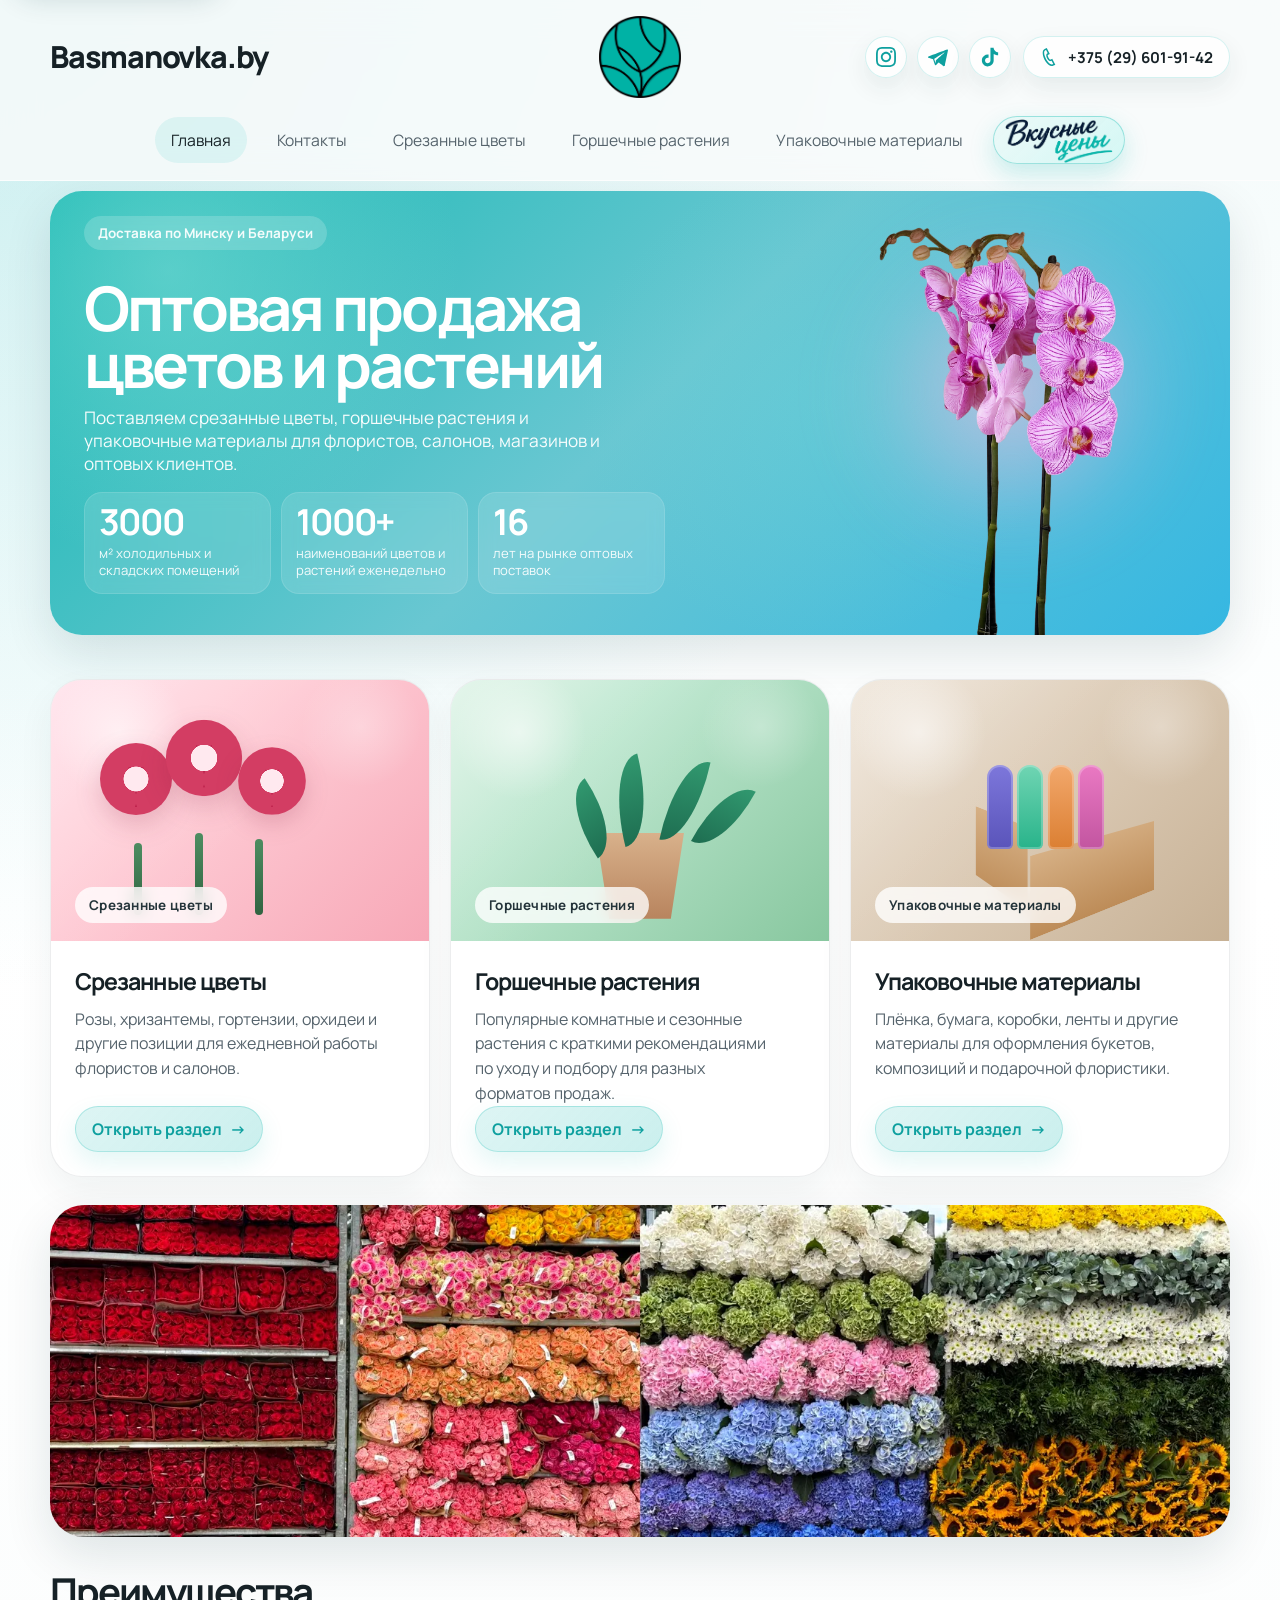
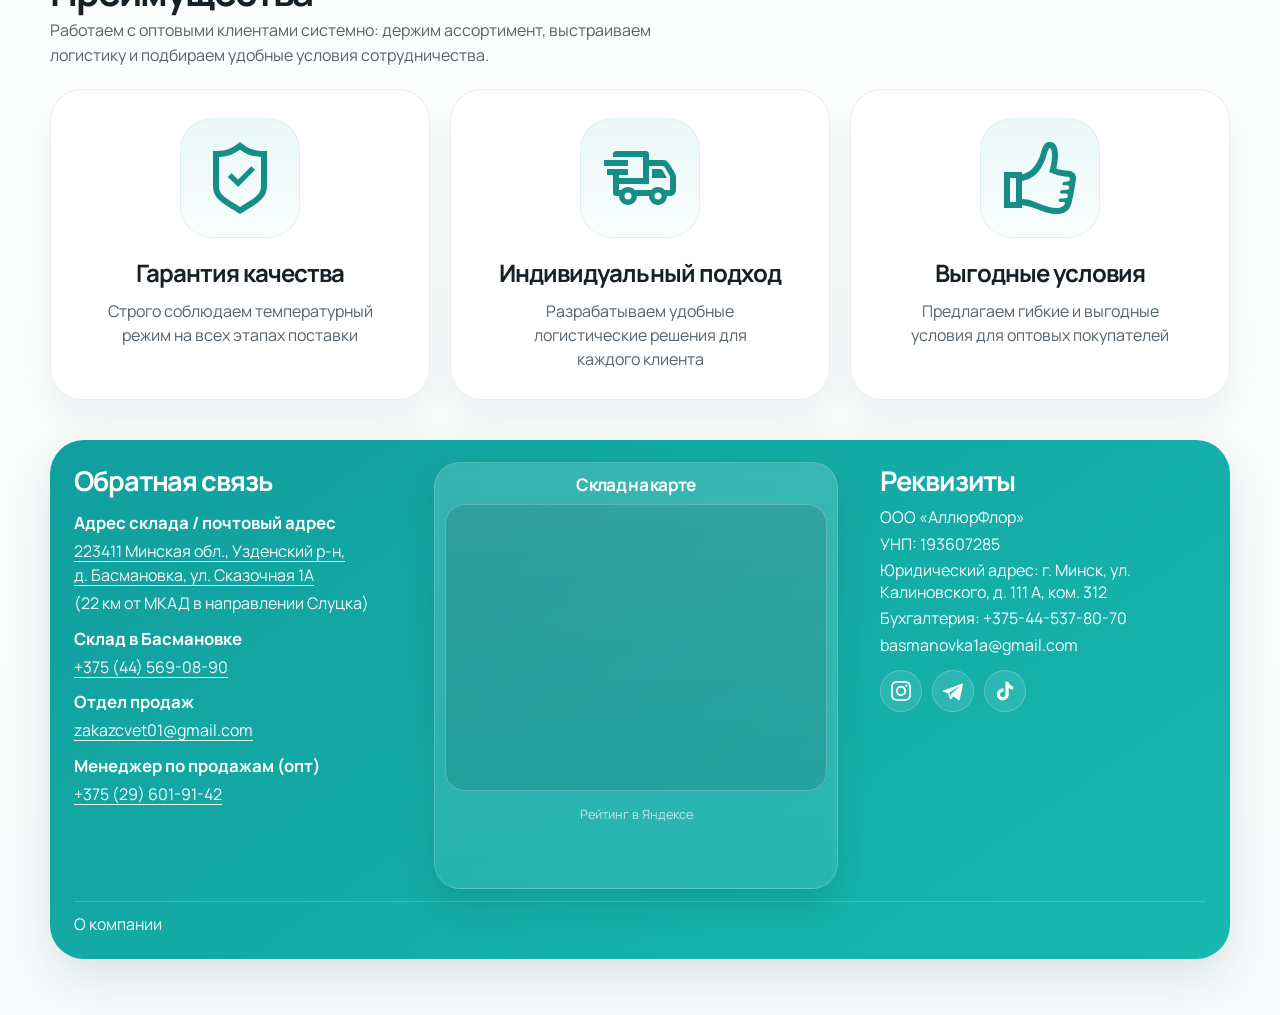
==== commit db7951ed: "Update advantage icons" ====
--- a/index.html
+++ b/index.html
@@ -28,7 +28,7 @@
     />
     <link rel="preload" href="assets/hero-orchid.webp" as="image" type="image/webp" />
     <link rel="icon" type="image/png" href="assets/favicon.png?v=20260425-user-icon" />
-    <link rel="stylesheet" href="styles.css?v=20260529-phone-icon" />
+    <link rel="stylesheet" href="styles.css?v=20260529-advantage-icons" />
     <script src="js/nav-scroll-indicator.js?v=20260529-nav-cue-direct" defer></script>
   </head>
   <body>
@@ -219,38 +219,21 @@
           <div class="advantage-grid">
             <article class="advantage">
               <div class="advantage__icon" aria-hidden="true">
-                <svg viewBox="0 0 64 64">
-                  <path d="M32 7 49 12.5v15.2c0 12.6-7.3 22.9-17 28.3-9.7-5.4-17-15.7-17-28.3V12.5z"></path>
-                  <path d="M31 20v16"></path>
-                  <path d="M27 40a4 4 0 1 0 8 0 4 4 0 0 0-8 0"></path>
-                  <path d="M31 24h4"></path>
-                </svg>
+                <span class="advantage__mark advantage__mark--shield"></span>
               </div>
               <h3>Гарантия качества</h3>
               <p>Строго соблюдаем температурный режим на всех этапах поставки</p>
             </article>
             <article class="advantage">
               <div class="advantage__icon" aria-hidden="true">
-                <svg viewBox="0 0 64 64">
-                  <path d="M12 28.5a3.5 3.5 0 0 1 3.5-3.5h18a2.5 2.5 0 0 1 2.5 2.5v11H15.5a3.5 3.5 0 0 1-3.5-3.5z"></path>
-                  <path d="M36 28h8.5l7.5 7.2V40H36z"></path>
-                  <path d="M43 28v7h8"></path>
-                  <circle cx="22" cy="44.5" r="4"></circle>
-                  <circle cx="45" cy="44.5" r="4"></circle>
-                  <path d="M24 18.5h8"></path>
-                </svg>
+                <span class="advantage__mark advantage__mark--delivery"></span>
               </div>
               <h3>Индивидуальный подход</h3>
               <p>Разрабатываем удобные логистические решения для каждого клиента</p>
             </article>
             <article class="advantage">
               <div class="advantage__icon" aria-hidden="true">
-                <svg viewBox="0 0 64 64">
-                  <path d="M18 28c2.8 0 5.5 1.9 8.2 4.4 2.4 2.2 4.1 3.6 5.8 3.6s3.4-1.4 5.8-3.6C40.5 29.9 43.2 28 46 28"></path>
-                  <path d="M16 34c3.2 0 5.6 1.4 8.2 3.7C26.9 40.1 29 42 32 42s5.1-1.9 7.8-4.3C42.4 35.4 44.8 34 48 34"></path>
-                  <path d="M22 23h20"></path>
-                  <path d="M26 47h12"></path>
-                </svg>
+                <span class="advantage__mark advantage__mark--thumb"></span>
               </div>
               <h3>Выгодные условия</h3>
               <p>Предлагаем гибкие и выгодные условия для оптовых покупателей</p>
--- a/styles.css
+++ b/styles.css
@@ -762,6 +762,27 @@
   stroke-linejoin: round;
 }
 
+.advantage__mark {
+  display: block;
+  width: 72px;
+  height: 72px;
+  background: #178d87;
+  mask: var(--advantage-icon) center / contain no-repeat;
+  -webkit-mask: var(--advantage-icon) center / contain no-repeat;
+}
+
+.advantage__mark--shield {
+  --advantage-icon: url("assets/advantage-shield.svg");
+}
+
+.advantage__mark--delivery {
+  --advantage-icon: url("assets/advantage-delivery.svg");
+}
+
+.advantage__mark--thumb {
+  --advantage-icon: url("assets/advantage-thumb.svg");
+}
+
 .advantage h3 {
   margin: 0;
   font-size: 1.5rem;
@@ -3182,6 +3203,11 @@
     height: 30px;
   }
 
+  .advantage__mark {
+    width: 30px;
+    height: 30px;
+  }
+
   .advantage h3 {
     font-size: 1.08rem;
     line-height: 1.08;
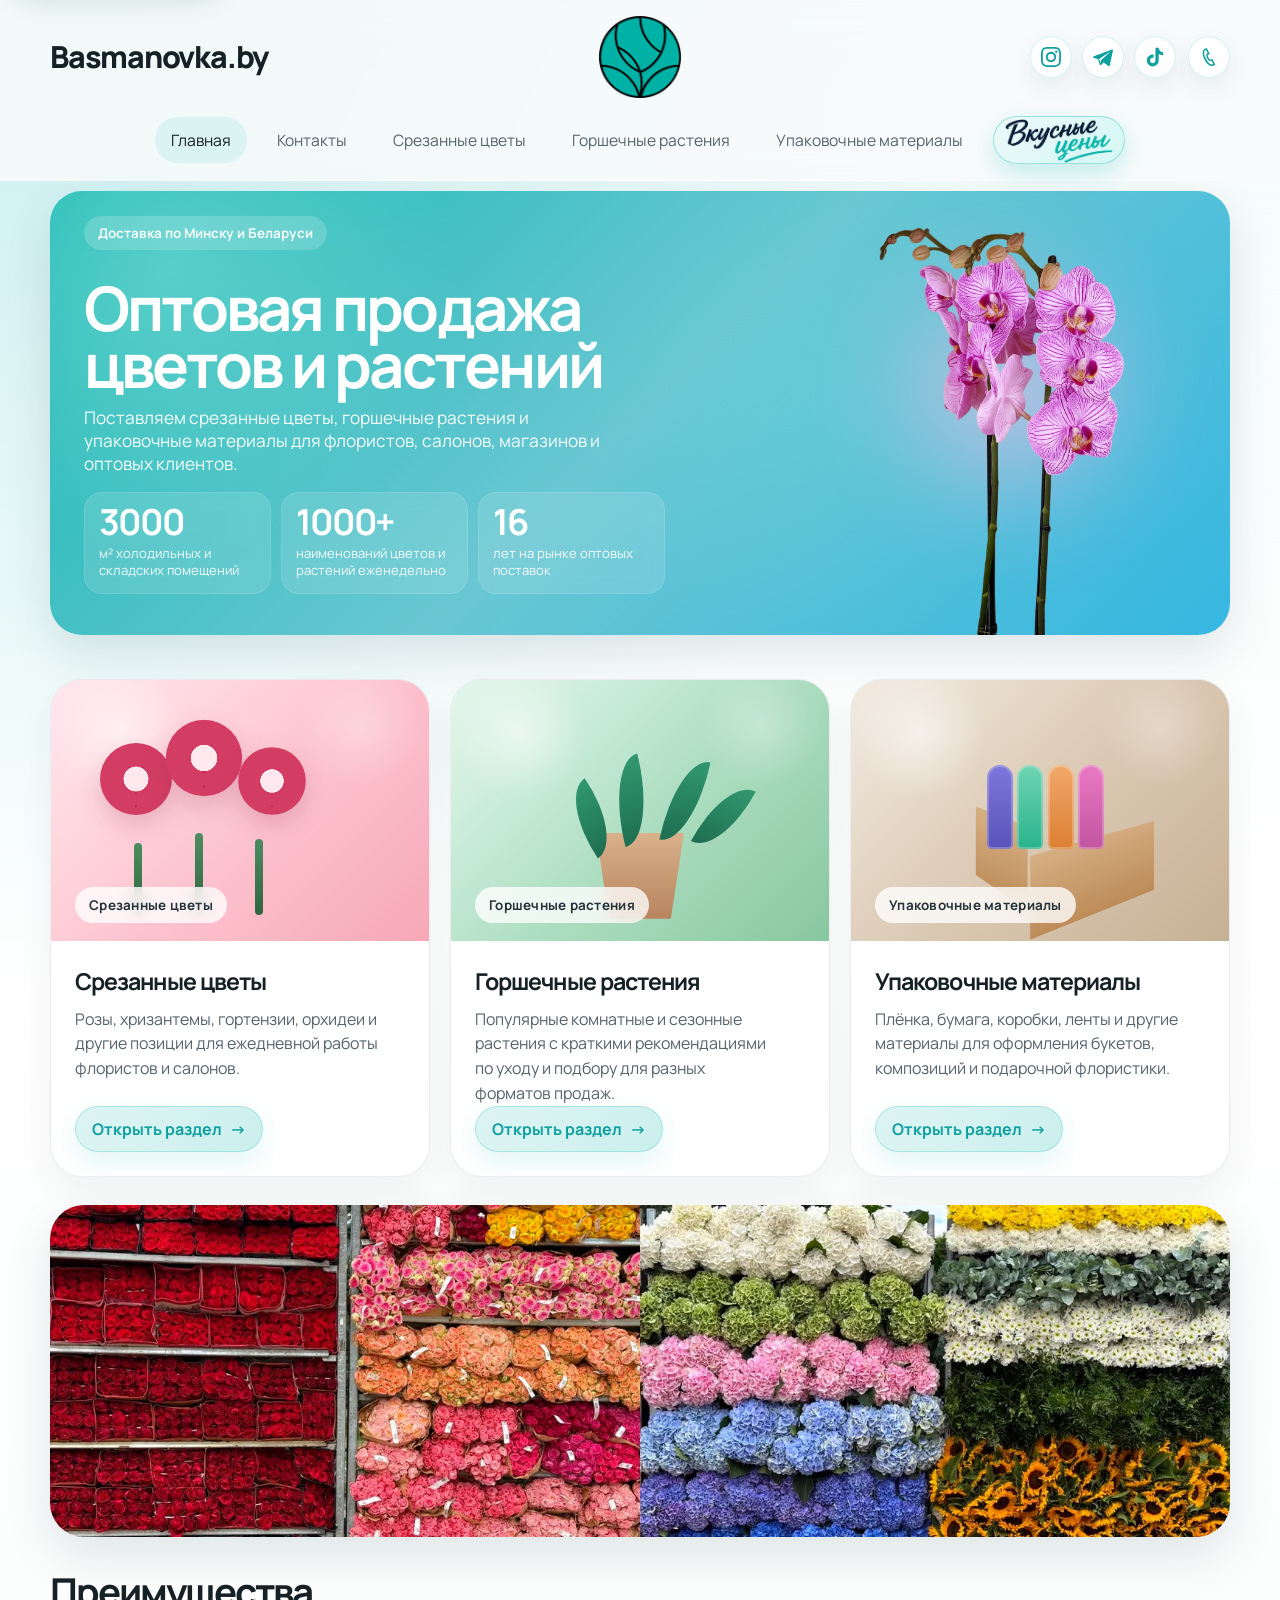
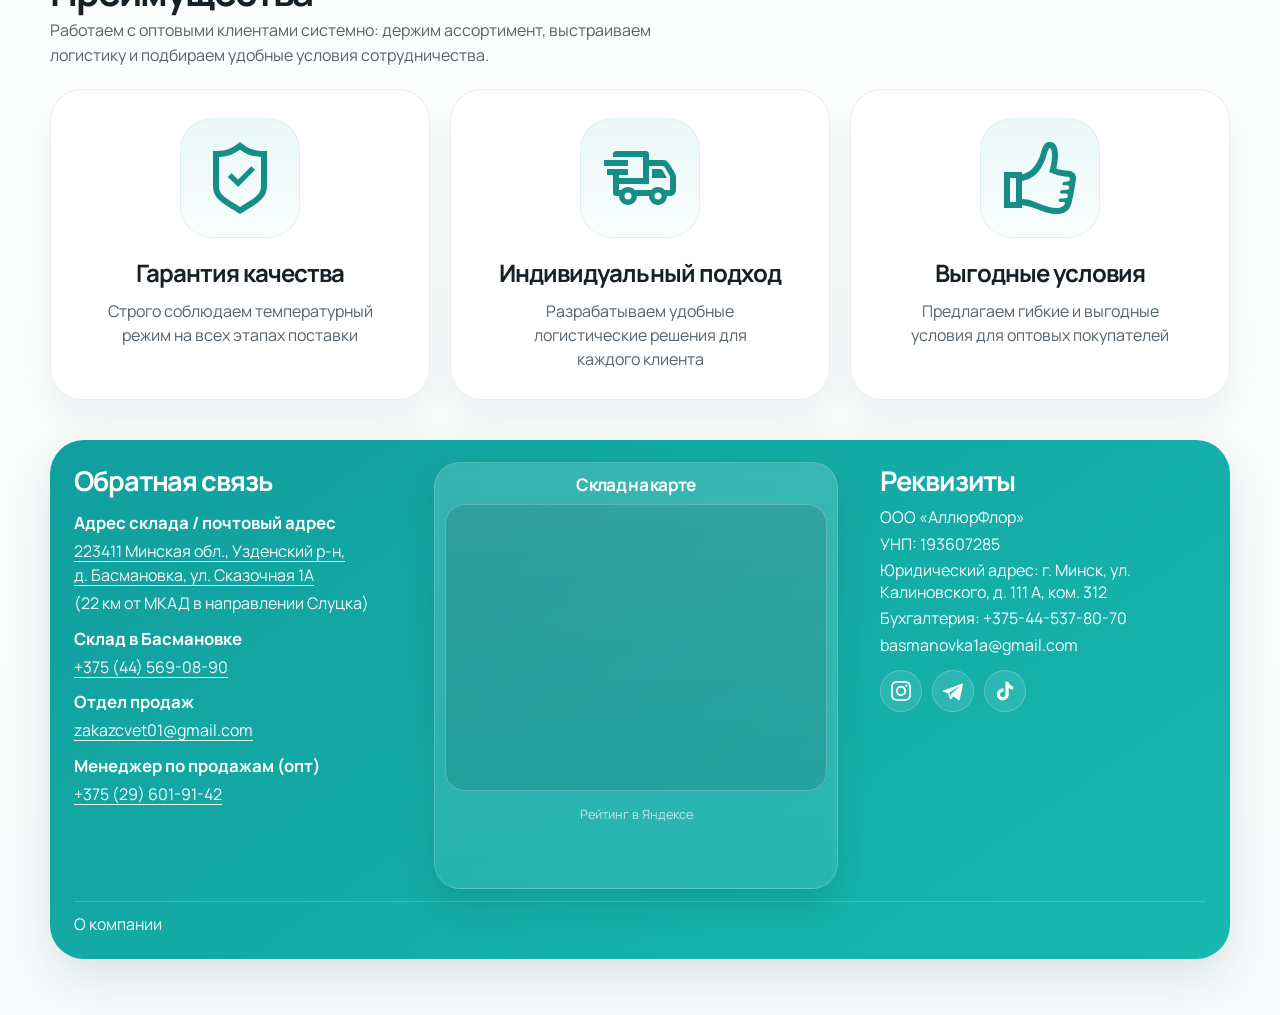
==== commit 754b87ca: "Add expandable phone menu" ====
--- a/index.html
+++ b/index.html
@@ -28,7 +28,7 @@
     />
     <link rel="preload" href="assets/hero-orchid.webp" as="image" type="image/webp" />
     <link rel="icon" type="image/png" href="assets/favicon.png?v=20260425-user-icon" />
-    <link rel="stylesheet" href="styles.css?v=20260529-advantage-icons" />
+    <link rel="stylesheet" href="styles.css?v=20260613-phone-menu" />
     <script src="js/nav-scroll-indicator.js?v=20260529-nav-cue-direct" defer></script>
   </head>
   <body>
@@ -59,10 +59,21 @@
                 <span class="socials__icon socials__icon--tiktok" aria-hidden="true"></span>
               </a>
             </div>
-            <a class="phone-pill" href="tel:+375296019142" aria-label="Позвонить">
-              <span class="phone-pill__icon" aria-hidden="true"></span>
-              <span class="phone-pill__text">+375 (29) 601-91-42</span>
-            </a>
+            <details class="phone-menu">
+              <summary class="phone-menu__trigger" aria-label="Показать телефоны">
+                <span class="phone-pill__icon" aria-hidden="true"></span>
+              </summary>
+              <div class="phone-menu__panel" aria-label="Телефоны">
+                <a class="phone-menu__card" href="tel:+375296019142">
+                  <span class="phone-menu__label">Опт</span>
+                  <span class="phone-menu__number">+375 (29) 601-91-42</span>
+                </a>
+                <a class="phone-menu__card" href="tel:+375445690890">
+                  <span class="phone-menu__label">Узнать наличие</span>
+                  <span class="phone-menu__number">+375 (44) 569-08-90</span>
+                </a>
+              </div>
+            </details>
           </div>
           <nav class="nav" aria-label="Основная навигация">
             <a class="nav__link nav__link--active" href="index.html">Главная</a>
--- a/styles.css
+++ b/styles.css
@@ -245,6 +245,96 @@
   stroke-linejoin: round;
 }
 
+.phone-menu {
+  position: relative;
+}
+
+.phone-menu__trigger {
+  align-items: center;
+  background: var(--surface-soft);
+  border: 1px solid rgba(18, 183, 176, 0.18);
+  border-radius: 50%;
+  box-shadow: 0 10px 24px rgba(10, 53, 57, 0.08);
+  color: var(--teal-deep);
+  cursor: pointer;
+  display: inline-flex;
+  height: 42px;
+  justify-content: center;
+  list-style: none;
+  transition: 180ms ease;
+  width: 42px;
+}
+
+.phone-menu__trigger::-webkit-details-marker {
+  display: none;
+}
+
+.phone-menu__trigger::marker {
+  content: "";
+}
+
+.phone-menu__trigger:hover,
+.phone-menu[open] .phone-menu__trigger {
+  background: color-mix(in srgb, var(--surface) 94%, transparent);
+  border-color: rgba(18, 183, 176, 0.34);
+  transform: translateY(-1px);
+}
+
+.phone-menu__panel {
+  display: grid;
+  gap: 8px;
+  min-width: 260px;
+  opacity: 0;
+  pointer-events: none;
+  position: absolute;
+  right: 0;
+  top: calc(100% + 10px);
+  transform: translateY(-4px);
+  transition: opacity 160ms ease, transform 160ms ease;
+  z-index: 40;
+}
+
+.phone-menu[open] .phone-menu__panel {
+  opacity: 1;
+  pointer-events: auto;
+  transform: translateY(0);
+}
+
+.phone-menu__card {
+  align-items: center;
+  background: var(--surface-soft);
+  border: 1px solid rgba(18, 183, 176, 0.18);
+  border-radius: 999px;
+  box-shadow: 0 10px 24px rgba(10, 53, 57, 0.08);
+  color: var(--text);
+  display: grid;
+  gap: 2px;
+  min-height: 52px;
+  padding: 9px 18px;
+  text-decoration: none;
+  transition: 180ms ease;
+  white-space: nowrap;
+}
+
+.phone-menu__card:hover {
+  background: color-mix(in srgb, var(--surface) 94%, transparent);
+  border-color: rgba(18, 183, 176, 0.34);
+  transform: translateY(-1px);
+}
+
+.phone-menu__label {
+  color: var(--muted);
+  font-size: 0.72rem;
+  font-weight: 800;
+  letter-spacing: 0.04em;
+  text-transform: uppercase;
+}
+
+.phone-menu__number {
+  font-size: 0.94rem;
+  font-weight: 800;
+}
+
 .nav {
   display: flex;
   align-items: center;
@@ -448,7 +538,7 @@
   transform: none;
 }
 
-@media (min-width: 1101px) {
+@media (min-width: 761px) {
   .hero__panel {
     align-items: stretch;
     min-height: clamp(444px, 32.1vw, 490px);
@@ -1858,6 +1948,8 @@
 
 html[data-theme="dark"] .socials__link,
 html[data-theme="dark"] .phone-pill,
+html[data-theme="dark"] .phone-menu__trigger,
+html[data-theme="dark"] .phone-menu__card,
 html[data-theme="dark"] .card,
 html[data-theme="dark"] .advantage,
 html[data-theme="dark"] .feature-band__panel,
@@ -1873,7 +1965,9 @@
 }
 
 html[data-theme="dark"] .socials__link,
-html[data-theme="dark"] .phone-pill {
+html[data-theme="dark"] .phone-pill,
+html[data-theme="dark"] .phone-menu__trigger,
+html[data-theme="dark"] .phone-menu__card {
   border-color: rgba(71, 211, 203, 0.18);
 }
 
@@ -2185,6 +2279,8 @@
 
   :root:not([data-theme]) .socials__link,
   :root:not([data-theme]) .phone-pill,
+  :root:not([data-theme]) .phone-menu__trigger,
+  :root:not([data-theme]) .phone-menu__card,
   :root:not([data-theme]) .card,
   :root:not([data-theme]) .advantage,
   :root:not([data-theme]) .feature-band__panel,
@@ -2200,7 +2296,9 @@
   }
 
   :root:not([data-theme]) .socials__link,
-  :root:not([data-theme]) .phone-pill {
+  :root:not([data-theme]) .phone-pill,
+  :root:not([data-theme]) .phone-menu__trigger,
+  :root:not([data-theme]) .phone-menu__card {
     border-color: rgba(71, 211, 203, 0.18);
   }
 
@@ -2887,7 +2985,7 @@
   color: rgba(255, 255, 255, 0.78);
 }
 
-@media (max-width: 1100px) {
+@media (max-width: 760px) {
   .hero__panel,
   .feature-band,
   .cards,
@@ -3023,6 +3121,25 @@
     white-space: nowrap;
   }
 
+  .phone-menu {
+    flex: 0 0 auto;
+  }
+
+  .phone-menu__trigger {
+    height: 38px;
+    width: 38px;
+  }
+
+  .phone-menu__panel {
+    min-width: min(78vw, 260px);
+    right: 0;
+  }
+
+  .phone-menu__card {
+    min-height: 48px;
+    padding: 8px 14px;
+  }
+
   .phone-pill__icon,
   .phone-pill svg {
     flex: 0 0 auto;
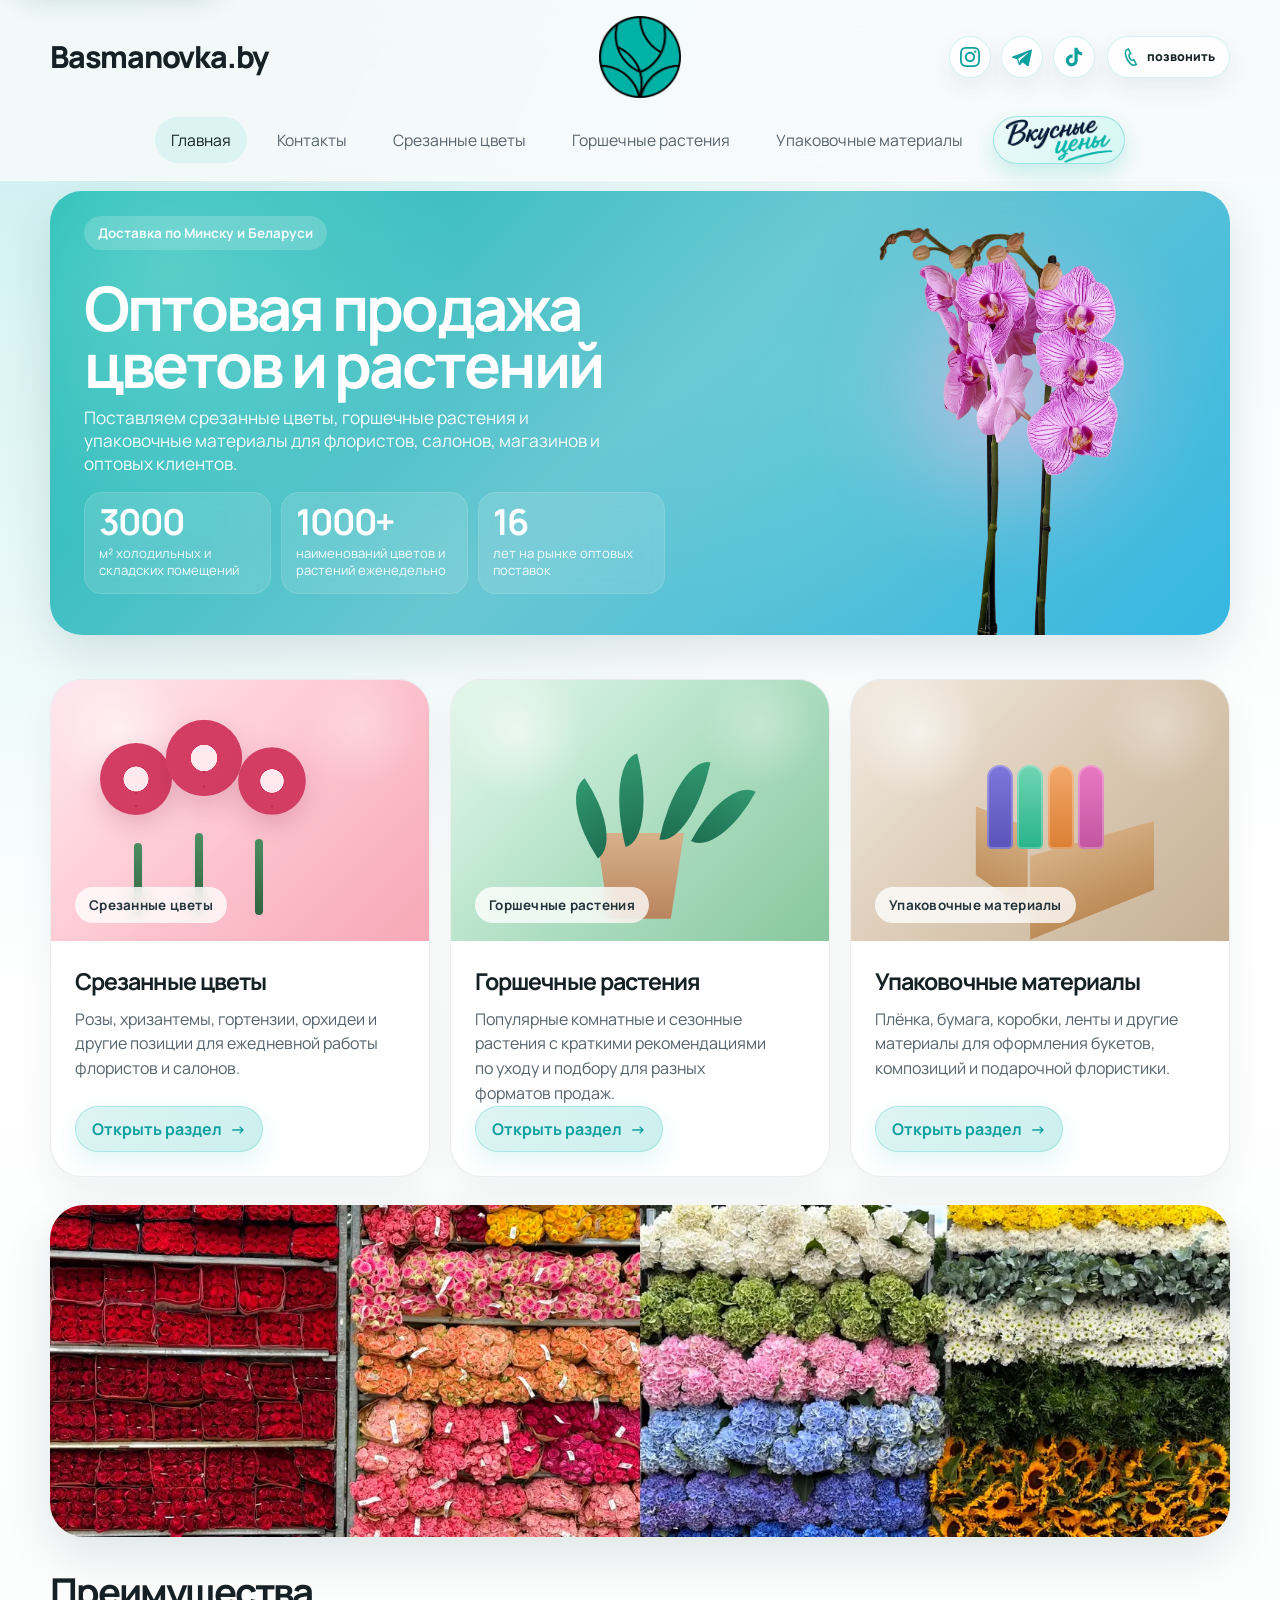
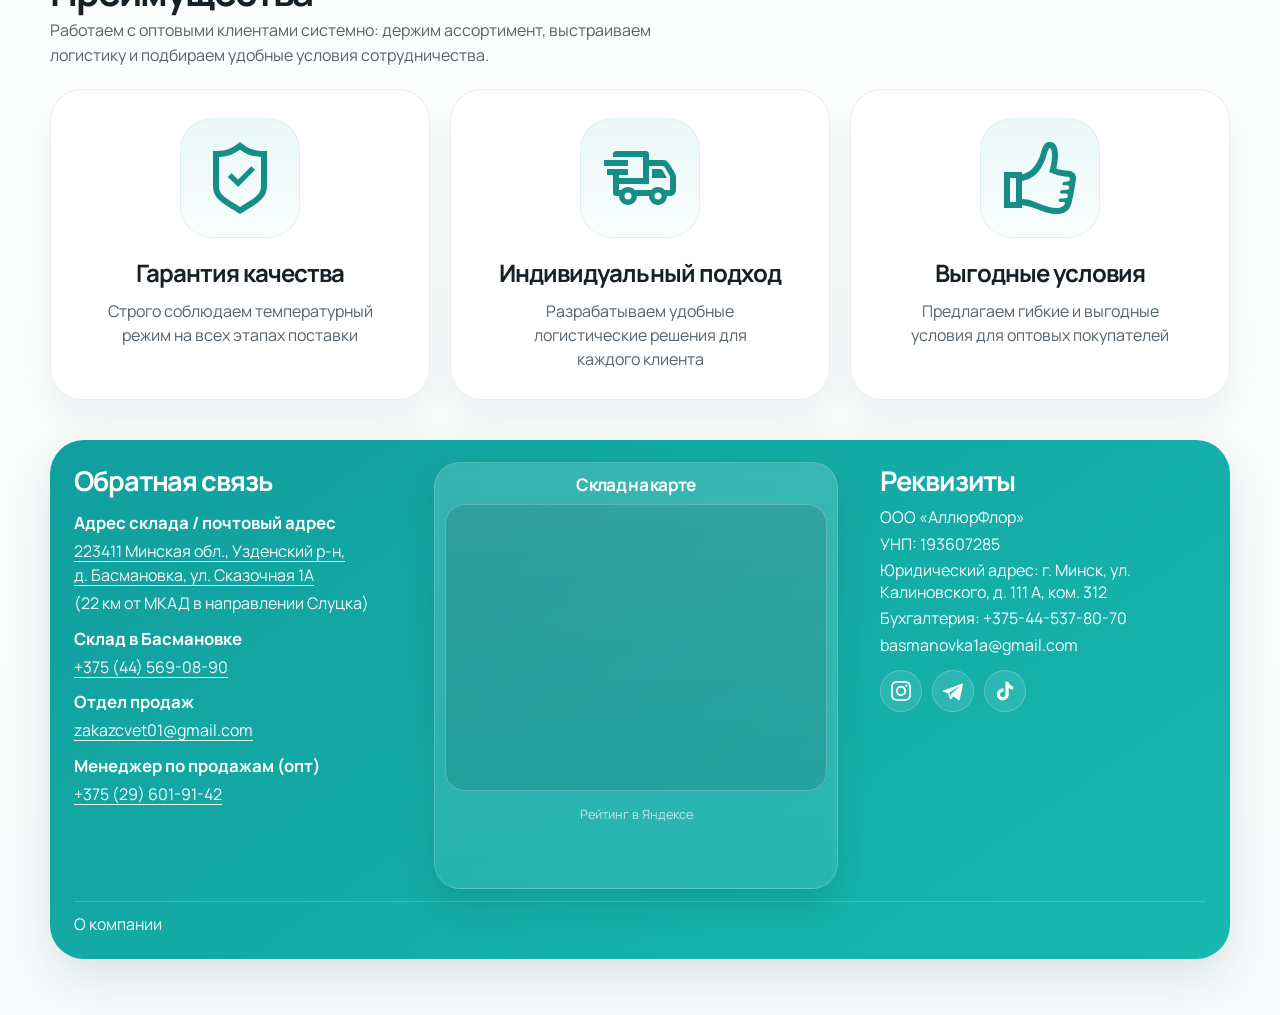
==== commit c1f74c8e: "Fix mobile landing navigation alignment" ====
--- a/index.html
+++ b/index.html
@@ -28,8 +28,9 @@
     />
     <link rel="preload" href="assets/hero-orchid.webp" as="image" type="image/webp" />
     <link rel="icon" type="image/png" href="assets/favicon.png?v=20260425-user-icon" />
-    <link rel="stylesheet" href="styles.css?v=20260613-phone-menu" />
+    <link rel="stylesheet" href="styles.css?v=20260614-mobile-nav-align" />
     <script src="js/nav-scroll-indicator.js?v=20260529-nav-cue-direct" defer></script>
+    <script src="js/phone-menu.js?v=20260614-close-outside" defer></script>
   </head>
   <body>
     <a class="skip-link" href="#main-content">Перейти к содержанию</a>
@@ -60,17 +61,18 @@
               </a>
             </div>
             <details class="phone-menu">
-              <summary class="phone-menu__trigger" aria-label="Показать телефоны">
+              <summary class="phone-menu__trigger" aria-label="Позвонить">
                 <span class="phone-pill__icon" aria-hidden="true"></span>
+                <span class="phone-menu__trigger-text">позвонить</span>
               </summary>
               <div class="phone-menu__panel" aria-label="Телефоны">
+                <a class="phone-menu__card" href="tel:+375445690890">
+                  <span class="phone-menu__label">Узнать наличие на складе</span>
+                  <span class="phone-menu__number">+375 (44) 569-08-90</span>
+                </a>
                 <a class="phone-menu__card" href="tel:+375296019142">
-                  <span class="phone-menu__label">Опт</span>
+                  <span class="phone-menu__label">менеджер(опт)</span>
                   <span class="phone-menu__number">+375 (29) 601-91-42</span>
-                </a>
-                <a class="phone-menu__card" href="tel:+375445690890">
-                  <span class="phone-menu__label">Узнать наличие</span>
-                  <span class="phone-menu__number">+375 (44) 569-08-90</span>
                 </a>
               </div>
             </details>
@@ -81,7 +83,7 @@
             <a class="nav__link" href="pages/cut-flowers.html">Срезанные цветы</a>
             <a class="nav__link" href="pages/potted-plants.html">Горшечные растения</a>
             <a class="nav__link" href="pages/packaging.html">Упаковочные материалы</a>
-            <a class="nav__cta" href="https://catalog.basmanovka.by/webshop/catalog" target="_blank" rel="noopener noreferrer" aria-label="Вкусные цены">
+            <a class="nav__cta" href="/catalog" aria-label="Вкусные цены">
               <img class="nav__cta-logo" src="assets/tasty-prices.png" alt="Вкусные цены" draggable="false" />
             </a>
           </nav>
--- a/styles.css
+++ b/styles.css
@@ -231,6 +231,39 @@
   -webkit-mask: url("assets/phone.svg") center / contain no-repeat;
 }
 
+.phone-menu__trigger .phone-pill__icon {
+  animation: phone-vibrate 2.8s ease-in-out infinite;
+  transform-origin: 50% 78%;
+}
+
+@keyframes phone-vibrate {
+  0%,
+  72%,
+  100% {
+    transform: rotate(0deg);
+  }
+
+  75% {
+    transform: rotate(-12deg);
+  }
+
+  78% {
+    transform: rotate(10deg);
+  }
+
+  81% {
+    transform: rotate(-8deg);
+  }
+
+  84% {
+    transform: rotate(6deg);
+  }
+
+  87% {
+    transform: rotate(0deg);
+  }
+}
+
 .phone-pill__text {
   min-width: 0;
 }
@@ -253,16 +286,27 @@
   align-items: center;
   background: var(--surface-soft);
   border: 1px solid rgba(18, 183, 176, 0.18);
-  border-radius: 50%;
+  border-radius: 999px;
   box-shadow: 0 10px 24px rgba(10, 53, 57, 0.08);
   color: var(--teal-deep);
   cursor: pointer;
   display: inline-flex;
+  gap: 7px;
   height: 42px;
   justify-content: center;
   list-style: none;
+  padding: 0 14px;
   transition: 180ms ease;
-  width: 42px;
+  width: auto;
+}
+
+.phone-menu__trigger-text {
+  color: var(--text);
+  font-size: 0.78rem;
+  font-weight: 800;
+  line-height: 1;
+  text-transform: lowercase;
+  white-space: nowrap;
 }
 
 .phone-menu__trigger::-webkit-details-marker {
@@ -283,7 +327,8 @@
 .phone-menu__panel {
   display: grid;
   gap: 8px;
-  min-width: 260px;
+  justify-items: end;
+  min-width: 0;
   opacity: 0;
   pointer-events: none;
   position: absolute;
@@ -302,22 +347,26 @@
 
 .phone-menu__card {
   align-items: center;
-  background: var(--surface-soft);
+  background: var(--surface);
   border: 1px solid rgba(18, 183, 176, 0.18);
   border-radius: 999px;
   box-shadow: 0 10px 24px rgba(10, 53, 57, 0.08);
   color: var(--text);
   display: grid;
   gap: 2px;
+  justify-items: stretch;
   min-height: 52px;
   padding: 9px 18px;
+  text-align: right;
   text-decoration: none;
   transition: 180ms ease;
   white-space: nowrap;
+  max-width: calc(100vw - 24px);
+  width: max-content;
 }
 
 .phone-menu__card:hover {
-  background: color-mix(in srgb, var(--surface) 94%, transparent);
+  background: color-mix(in srgb, var(--surface) 94%, var(--teal) 6%);
   border-color: rgba(18, 183, 176, 0.34);
   transform: translateY(-1px);
 }
@@ -326,13 +375,17 @@
   color: var(--muted);
   font-size: 0.72rem;
   font-weight: 800;
+  justify-self: stretch;
   letter-spacing: 0.04em;
+  text-align: right;
   text-transform: uppercase;
 }
 
 .phone-menu__number {
   font-size: 0.94rem;
   font-weight: 800;
+  justify-self: stretch;
+  text-align: right;
 }
 
 .nav {
@@ -3030,7 +3083,7 @@
     --nav-cue-thumb-size: 58px;
     position: relative;
     width: 100%;
-    padding: 13px 14px 18px;
+    padding: 13px 14px 9px;
     grid-template-columns: 1fr auto;
     align-items: center;
     gap: 11px 14px;
@@ -3038,32 +3091,8 @@
 
   .topbar__inner::before,
   .topbar__inner::after {
-    content: "";
-    position: absolute;
-    bottom: 7px;
-    height: 4px;
-    border-radius: 999px;
-    pointer-events: none;
-  }
-
-  .topbar__inner::after {
-    left: 50%;
-    z-index: 1;
-    width: var(--nav-cue-track-size);
-    transform: translateX(-50%);
-    background: rgba(71, 211, 203, 0.18);
-    box-shadow: 0 0 0 1px rgba(71, 211, 203, 0.08), 0 8px 18px rgba(0, 0, 0, 0.14);
-  }
-
-  .topbar__inner::before {
-    left: calc(50% + var(--nav-cue-track-start));
-    z-index: 2;
-    width: var(--nav-cue-thumb-size);
-    transform: translate3d(var(--nav-cue-offset), 0, 0);
-    background: linear-gradient(90deg, rgba(38, 196, 188, 0.78), rgba(38, 196, 188, 1));
-    box-shadow: 0 0 14px rgba(38, 196, 188, 0.2);
-    transition: none;
-    will-change: transform;
+    content: none;
+    display: none;
   }
 
   .brand__mark {
@@ -3127,11 +3156,18 @@
 
   .phone-menu__trigger {
     height: 38px;
-    width: 38px;
+    gap: 6px;
+    padding: 0 12px;
+    width: auto;
+  }
+
+  .phone-menu__trigger-text {
+    font-size: 0.74rem;
   }
 
   .phone-menu__panel {
-    min-width: min(78vw, 260px);
+    max-width: calc(100vw - 24px);
+    min-width: 0;
     right: 0;
   }
 
@@ -3154,14 +3190,16 @@
   }
 
   .nav {
+    align-items: center;
     grid-column: 1 / -1;
     justify-content: flex-start;
     flex-wrap: nowrap;
     gap: 10px;
     width: calc(100% + 28px);
     margin: 0 -14px;
-    padding: 3px 14px 21px;
+    padding: 3px 14px 4px;
     overflow-x: auto;
+    overflow-y: hidden;
     scrollbar-width: none;
     -webkit-overflow-scrolling: touch;
   }
@@ -3172,6 +3210,7 @@
 
   .nav__link,
   .nav__cta {
+    align-self: center;
     flex: 0 0 auto;
     padding: 10px 14px;
     font-size: 0.98rem;
@@ -3186,6 +3225,7 @@
 
   .nav__cta-logo {
     width: 98px;
+    transform: none;
   }
 
   .hero__panel {
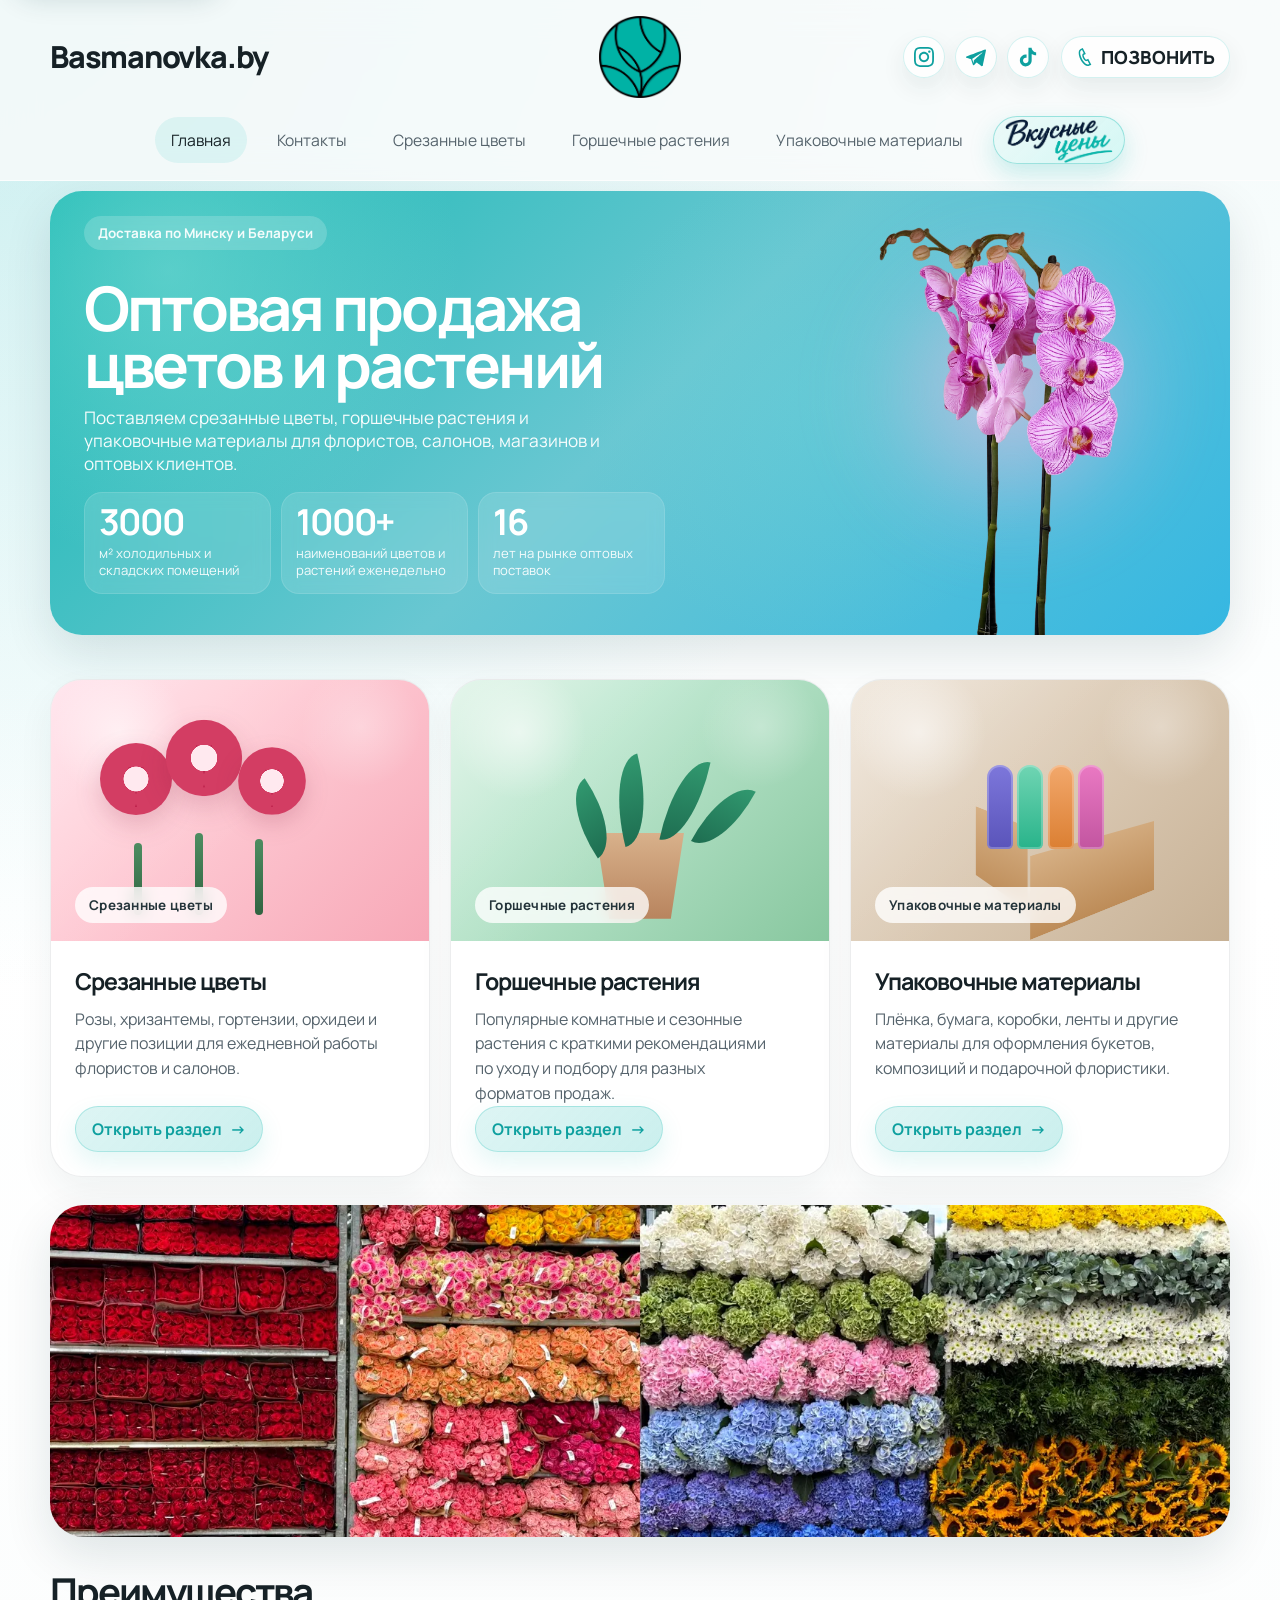
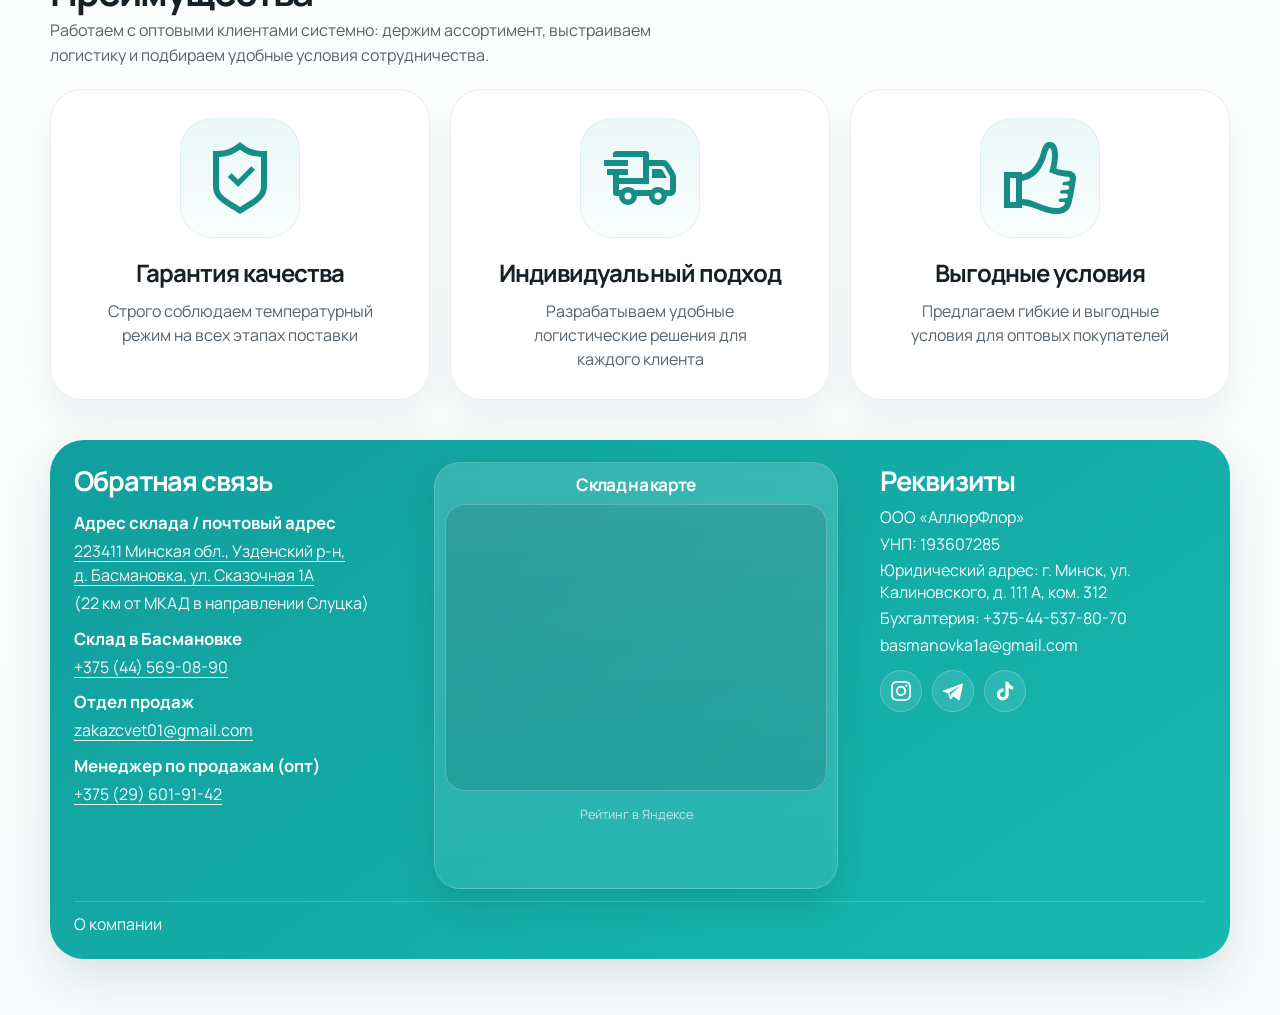
==== commit c9314ae7: "Unify landing phone button" ====
--- a/index.html
+++ b/index.html
@@ -28,7 +28,7 @@
     />
     <link rel="preload" href="assets/hero-orchid.webp" as="image" type="image/webp" />
     <link rel="icon" type="image/png" href="assets/favicon.png?v=20260425-user-icon" />
-    <link rel="stylesheet" href="styles.css?v=20260614-mobile-nav-align" />
+    <link rel="stylesheet" href="styles.css?v=20260615-phone-menu-centered" />
     <script src="js/nav-scroll-indicator.js?v=20260529-nav-cue-direct" defer></script>
     <script src="js/phone-menu.js?v=20260614-close-outside" defer></script>
   </head>
--- a/styles.css
+++ b/styles.css
@@ -301,11 +301,16 @@
 }
 
 .phone-menu__trigger-text {
+  align-items: center;
   color: var(--text);
-  font-size: 0.78rem;
+  display: inline-grid;
+  font-size: 1.13rem;
   font-weight: 800;
+  height: 100%;
+  justify-items: center;
   line-height: 1;
-  text-transform: lowercase;
+  place-items: center;
+  text-transform: uppercase;
   white-space: nowrap;
 }
 
@@ -3162,7 +3167,7 @@
   }
 
   .phone-menu__trigger-text {
-    font-size: 0.74rem;
+    font-size: 1.07rem;
   }
 
   .phone-menu__panel {
@@ -3196,11 +3201,13 @@
     flex-wrap: nowrap;
     gap: 10px;
     width: calc(100% + 28px);
-    margin: 0 -14px;
-    padding: 3px 14px 4px;
+    margin: -5px -14px -22px;
+    padding: 8px 14px 30px;
     overflow-x: auto;
     overflow-y: hidden;
+    position: relative;
     scrollbar-width: none;
+    z-index: 2;
     -webkit-overflow-scrolling: touch;
   }
 
@@ -3221,6 +3228,8 @@
     width: 120px;
     height: 46px;
     padding: 5px 12px;
+    position: relative;
+    z-index: 1;
   }
 
   .nav__cta-logo {
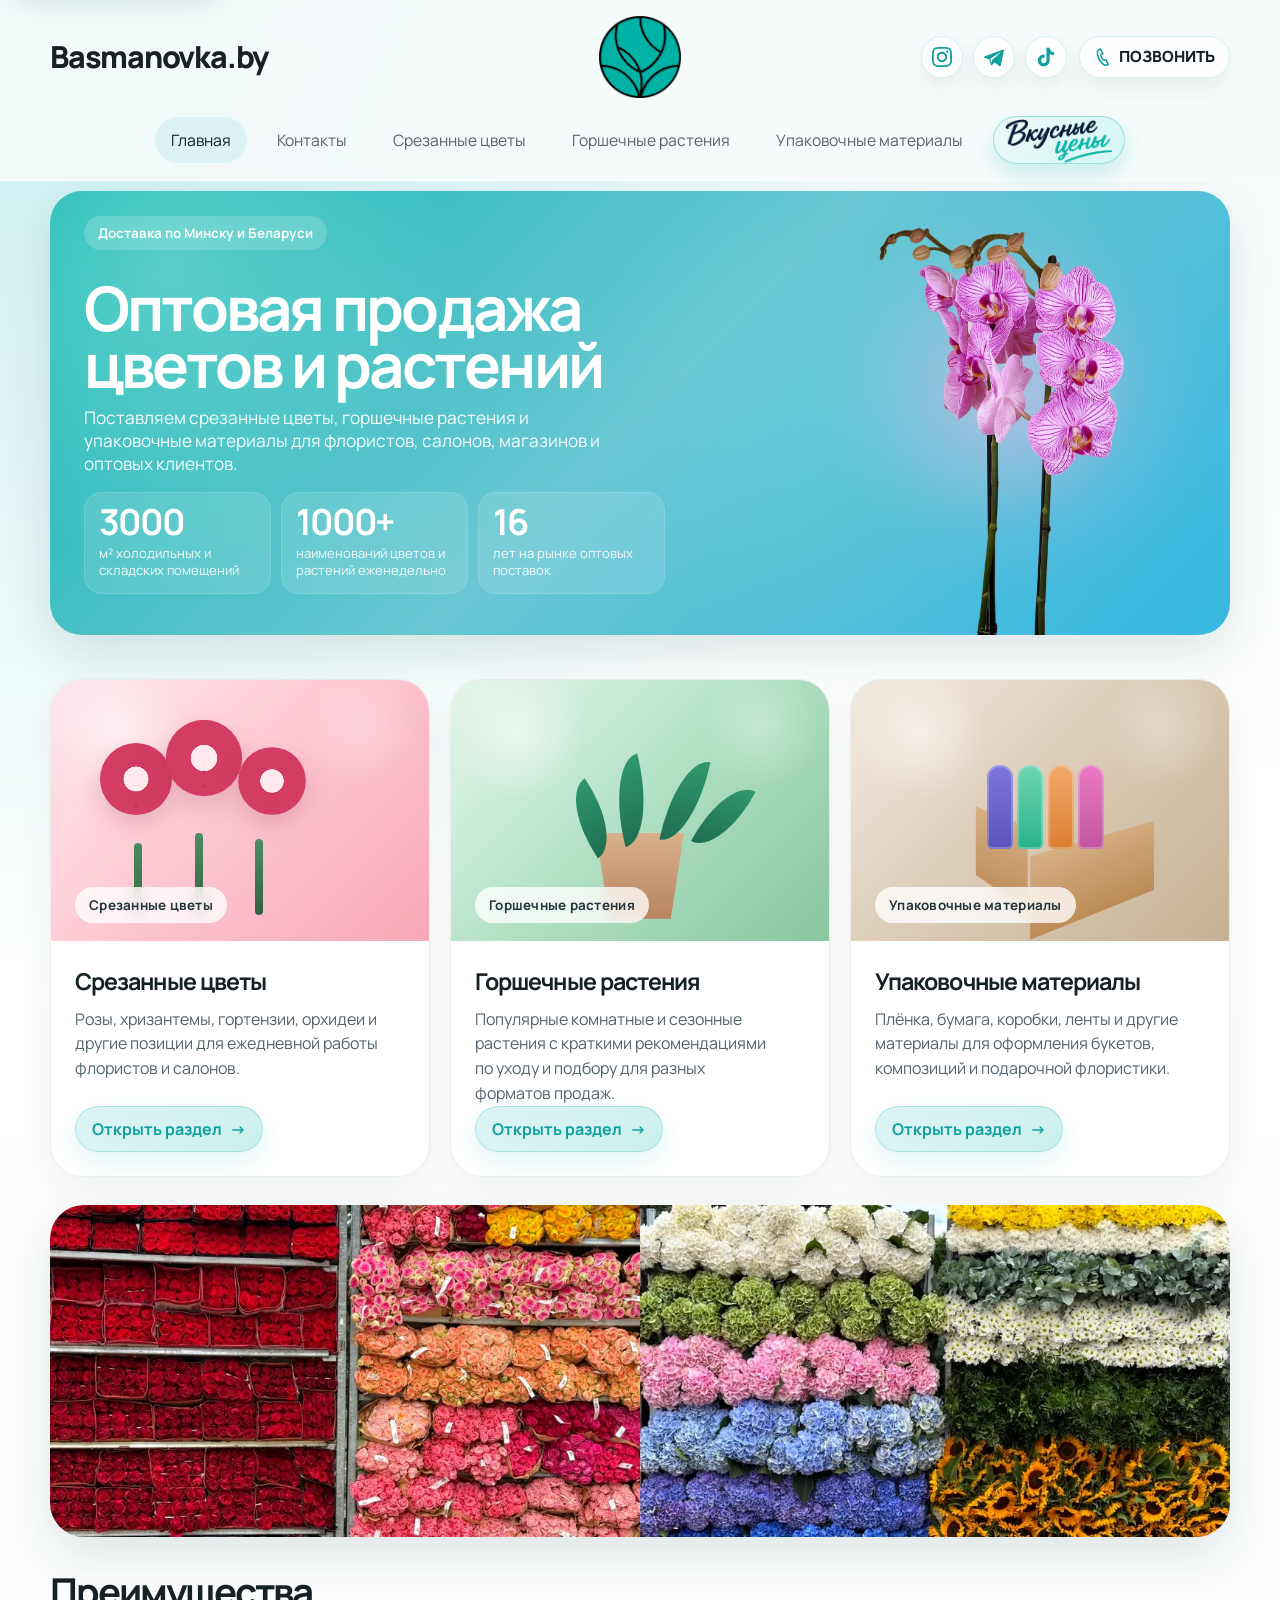
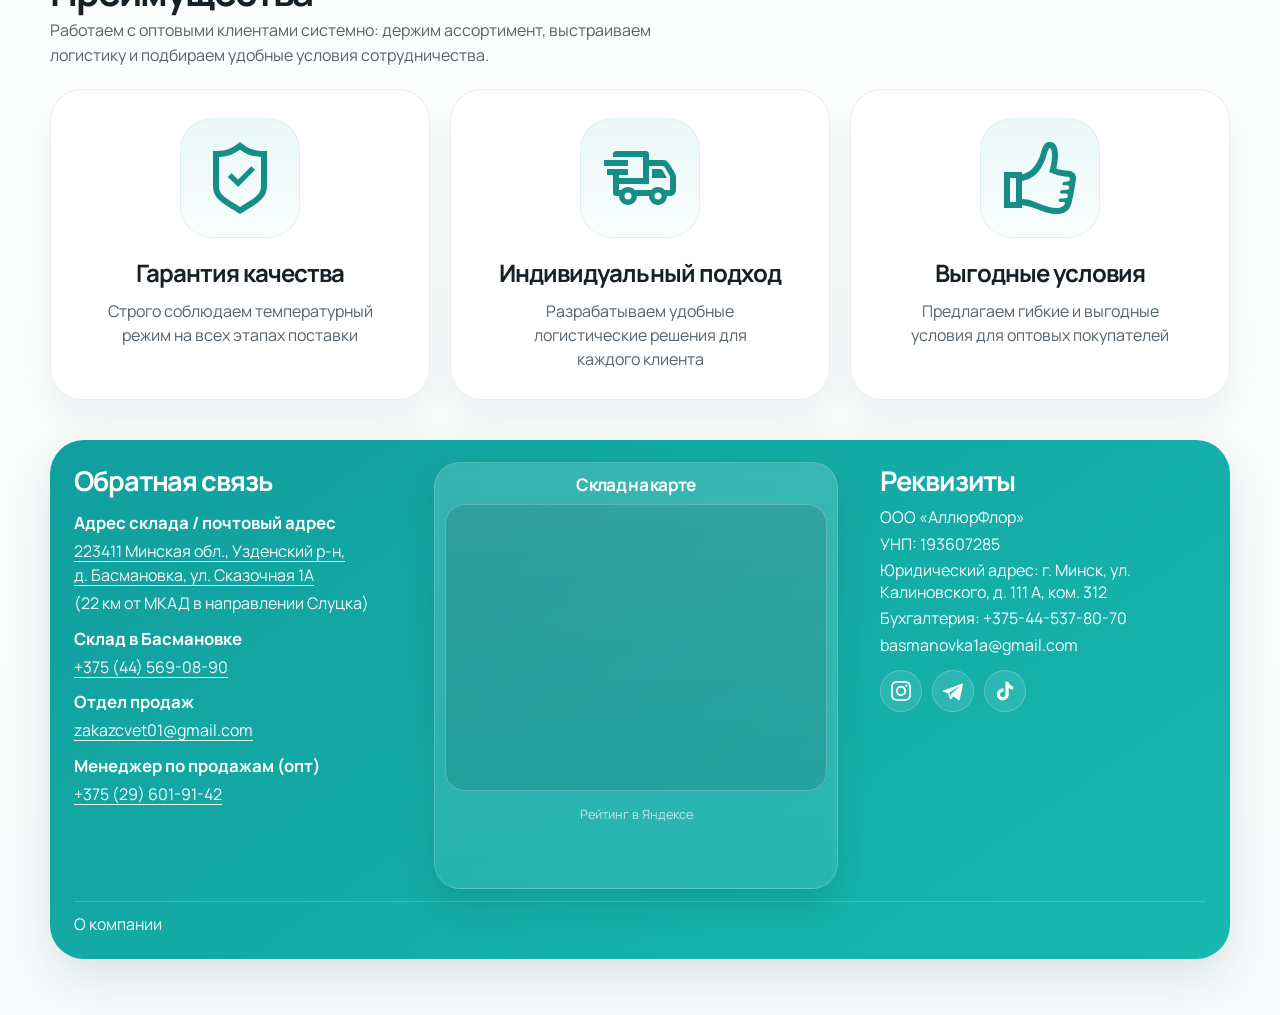
==== commit 76f1658b: "Reduce landing phone button text" ====
--- a/index.html
+++ b/index.html
@@ -28,7 +28,7 @@
     />
     <link rel="preload" href="assets/hero-orchid.webp" as="image" type="image/webp" />
     <link rel="icon" type="image/png" href="assets/favicon.png?v=20260425-user-icon" />
-    <link rel="stylesheet" href="styles.css?v=20260615-phone-menu-centered" />
+    <link rel="stylesheet" href="styles.css?v=20260615-phone-menu-compact" />
     <script src="js/nav-scroll-indicator.js?v=20260529-nav-cue-direct" defer></script>
     <script src="js/phone-menu.js?v=20260614-close-outside" defer></script>
   </head>
--- a/styles.css
+++ b/styles.css
@@ -304,7 +304,7 @@
   align-items: center;
   color: var(--text);
   display: inline-grid;
-  font-size: 1.13rem;
+  font-size: 0.96rem;
   font-weight: 800;
   height: 100%;
   justify-items: center;
@@ -3167,7 +3167,7 @@
   }
 
   .phone-menu__trigger-text {
-    font-size: 1.07rem;
+    font-size: 0.91rem;
   }
 
   .phone-menu__panel {
